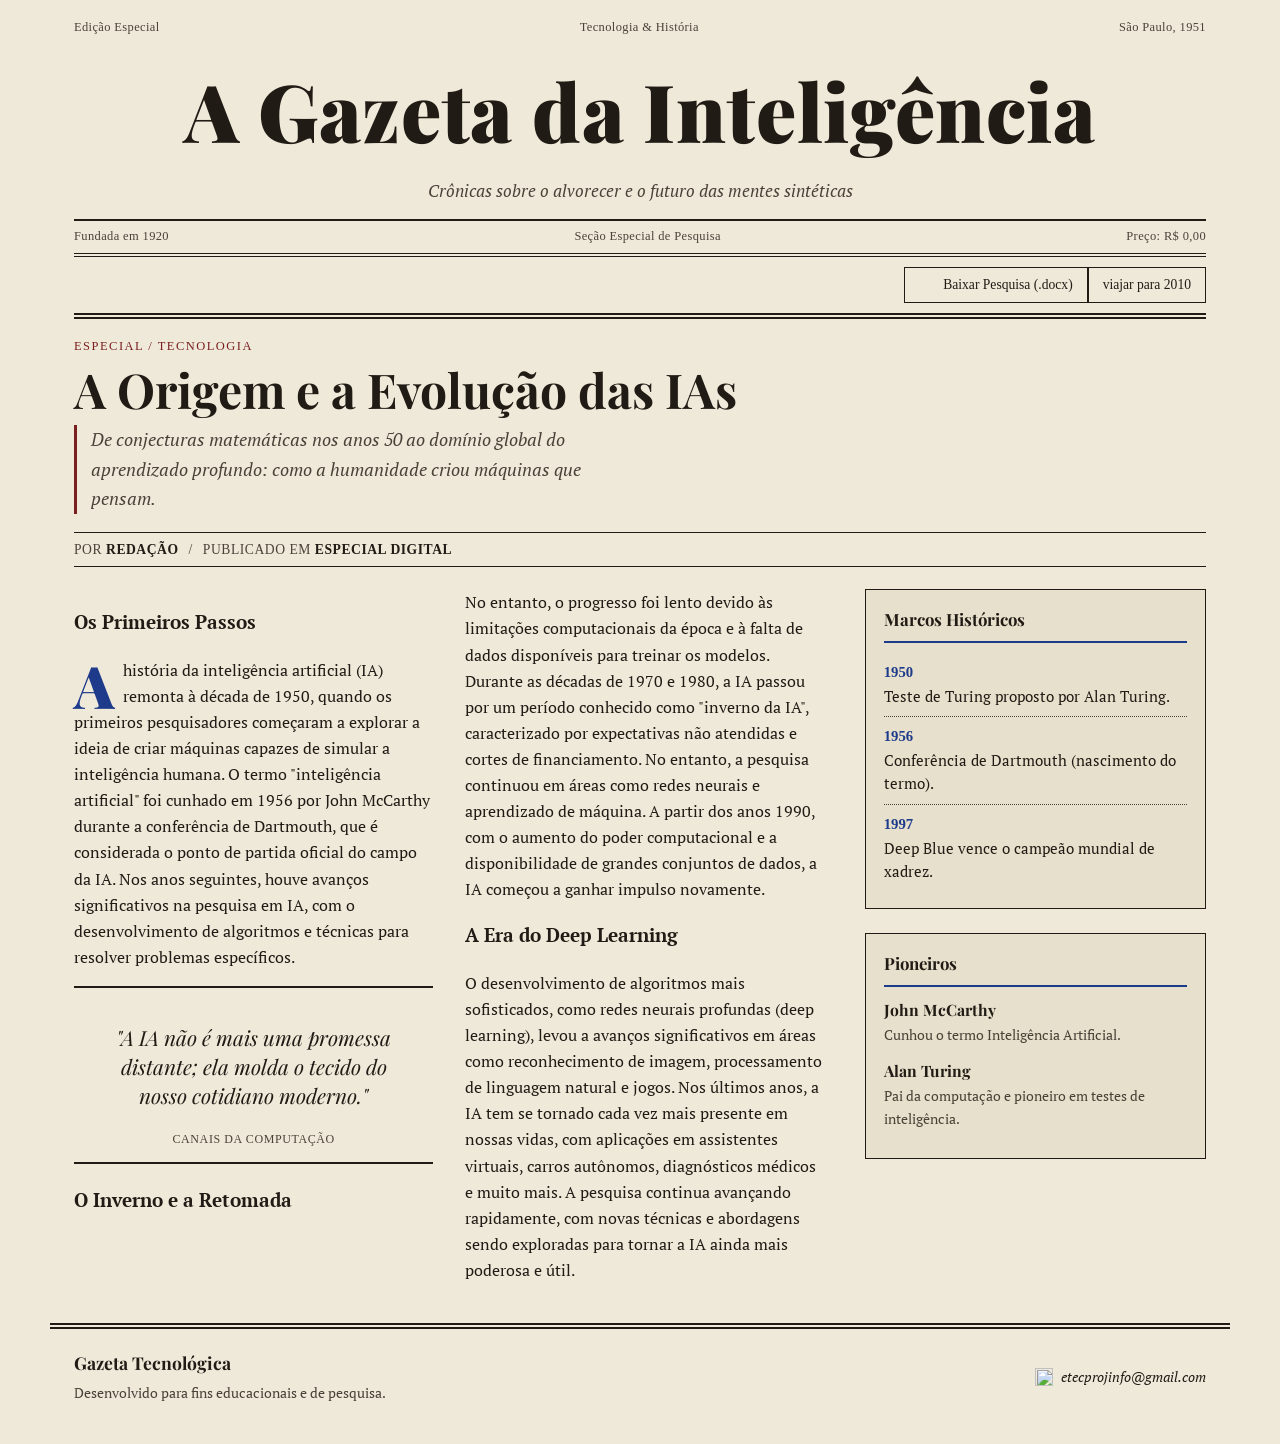
==== Index.html @ 29165cd9 "Fiz a pagina sobre ML Eu o Gustavo Coelho fiz a pagina sobre ML inspirado no twiter de 2010, utilize" ====
<!DOCTYPE html>
<html lang="pt-BR">
<head>
  <meta charset="UTF-8">
  <meta name="viewport" content="width=device-width, initial-scale=1.0">
  <title>Principais IAs - Gazeta Tecnológica</title>

  <link rel="preconnect" href="https://fonts.googleapis.com">
  <link rel="preconnect" href="https://fonts.gstatic.com" crossorigin>
  <link href="https://fonts.googleapis.com/css2?family=Old+Standard+TT:ital,wght@0,400;0,700;1,400&family=Playfair+Display:ital,wght@0,700;0,900;1,400;1,700&family=PT+Serif:ital,wght@0,400;0,700;1,400&display=swap" rel="stylesheet">
  <link rel="stylesheet" type="text/css" href="css/style_jornal.css"/>
</head>
<body>

  <header class="cabecalho">
    <div class="cabecalho__barra-superior" role="region" aria-label="Informações da Edição">
      <span>Edição Especial</span>
      <span>Tecnologia & História</span>
      <time datetime="2026">São Paulo, 1951</time>
    </div>
    
    <h1 class="masthead">A Gazeta da Inteligência</h1>
    <p class="subtitulo-jornal">Crônicas sobre o alvorecer e o futuro das mentes sintéticas</p>

    <div class="cabecalho__barra-inferior" role="region" aria-label="Detalhes do Jornal">
      <span>Fundada em 1920</span>
      <span>Seção Especial de Pesquisa</span>
      <span>Preço: R$ 0,00</span>
    </div>
  </header>

  <nav class="menu" aria-label="Navegação principal"> 
    <a href="Pesquisas.tar.gz" download class="menu__link">
      <img src="Img/download.svg" alt="" aria-hidden="true">
      Baixar Pesquisa (.docx)
    </a>
    <a href="DLML.html" class="proxima">
       viajar para 2010
    </a>
  </nav>

  <main>
    <article>
      <details open>
        <summary>
          <p class="editoria">Especial / Tecnologia</p>
          <h2 class="titulo">A Origem e a Evolução das IAs</h2>
        </summary>

        <p class="linha-fina">
          De conjecturas matemáticas nos anos 50 ao domínio global do aprendizado profundo: como a humanidade criou máquinas que pensam.
        </p>

        <div class="ficha-materia">
          Por <span class="ficha-materia__local">Redação</span>
          <span class="ficha-materia__separador">/</span> 
          Publicado em <time class="ficha-materia__local" datetime="2026-03-04">Especial Digital</time>
        </div>
        
        <div class="Pesquisa"> 
          <div class="corpo-materia">
            <section class="primeiro-paragrafo">
              <header>
                <h3>Os Primeiros Passos</h3>
              </header>
              <p>
                A história da inteligência artificial (IA) remonta à década de 1950, quando os primeiros pesquisadores começaram a explorar a ideia de criar máquinas capazes de simular a inteligência humana. O termo "inteligência artificial" foi cunhado em 1956 por John McCarthy durante a conferência de Dartmouth, que é considerada o ponto de partida oficial do campo da IA. Nos anos seguintes, houve avanços significativos na pesquisa em IA, com o desenvolvimento de algoritmos e técnicas para resolver problemas específicos.
              </p>
            </section>

            <figure class="citacao-destaque">
              <blockquote>
                "A IA não é mais uma promessa distante; ela molda o tecido do nosso cotidiano moderno."
              </blockquote>
              <figcaption class="citacao-destaque__fonte">Canais da Computação</figcaption>
            </figure>
                
            <section class="segundo-paragrafo">
              <header>
                <h3>O Inverno e a Retomada</h3>
              </header>
              <p>
                No entanto, o progresso foi lento devido às limitações computacionais da época e à falta de dados disponíveis para treinar os modelos. Durante as décadas de 1970 e 1980, a IA passou por um período conhecido como "inverno da IA", caracterizado por expectativas não atendidas e cortes de financiamento. No entanto, a pesquisa continuou em áreas como redes neurais e aprendizado de máquina. A partir dos anos 1990, com o aumento do poder computacional e a disponibilidade de grandes conjuntos de dados, a IA começou a ganhar impulso novamente.
              </p>
            </section>
                
            <section class="terceiro-paragrafo">
              <header>
                <h3>A Era do Deep Learning</h3>
              </header>
              <p>
                O desenvolvimento de algoritmos mais sofisticados, como redes neurais profundas (deep learning), levou a avanços significativos em áreas como reconhecimento de imagem, processamento de linguagem natural e jogos. Nos últimos anos, a IA tem se tornado cada vez mais presente em nossas vidas, com aplicações em assistentes virtuais, carros autônomos, diagnósticos médicos e muito mais. A pesquisa continua avançando rapidamente, com novas técnicas e abordagens sendo exploradas para tornar a IA ainda mais poderosa e útil.
              </p>
            </section>
          </div>

          <aside class="caixa-lateral" aria-label="Informações complementares">
            <section class="caixa">
              <h3 class="caixa__titulo">Marcos Históricos</h3>
              <ul class="linha-do-tempo">
                <li>
                  <time class="linha-do-tempo__ano" datetime="1950">1950</time>
                  Teste de Turing proposto por Alan Turing.
                </li>
                <li>
                  <time class="linha-do-tempo__ano" datetime="1956">1956</time>
                  Conferência de Dartmouth (nascimento do termo).
                </li>
                <li>
                  <time class="linha-do-tempo__ano" datetime="1997">1997</time>
                  Deep Blue vence o campeão mundial de xadrez.
                </li>
              </ul>
            </section>

            <section class="caixa">
              <h3 class="caixa__titulo">Pioneiros</h3>
              <dl class="perfis">
                <div class="perfis__item">
                  <dt>John McCarthy</dt>
                  <dd>Cunhou o termo Inteligência Artificial.</dd>
                </div>
                <div class="perfis__item">
                  <dt>Alan Turing</dt>
                  <dd>Pai da computação e pioneiro em testes de inteligência.</dd>
                </div>
              </dl>
            </section>
          </aside>
        </div>
      </details>
    </article>
  </main>

  <footer class="rodape">
    <div>
      <h3 class="rodape__titulo">Gazeta Tecnológica</h3>
      <p>Desenvolvido para fins educacionais e de pesquisa.</p>
    </div>
    <address style="display: contents;">
      <a href="mailto:etecprojetoinfo@gmail.com" aria-label="Enviar e-mail para etecprojinfo@gmail.com" class="rodape__contato">
        <img src="Img/email.svg" alt="" aria-hidden="true">
        etecprojinfo@gmail.com
      </a>
    </address>
  </footer>

</body>
</html>
---- css/style_jornal.css ----
:root {
  --papel: #EFE9DA;
  --papel-caixa: #E7E0CC;
  --tinta: #201B14;
  --tinta-suave: #4A4238;
  --vinho: #7A1F1F;
  --linha: #201B14;
  --largura-maxima: 1180px;
  --azul: #1E3A8A;
}

* { box-sizing: border-box; }

body {
  margin: 0;
  background: var(--papel);
  color: var(--tinta);
  font-family: 'PT Serif', 'Old Standard TT', Georgia, serif;
  line-height: 1.6;
}

.cabecalho {
  max-width: var(--largura-maxima);
  margin: 0 auto;
  padding: 18px 24px 0;
}

.cabecalho__barra-superior,
.cabecalho__barra-inferior {
  display: flex;
  justify-content: space-between;
  flex-wrap: wrap;
  gap: 8px;
  font-family: 'Old Standard TT', Georgia, serif;
  font-size: 0.78rem;
  letter-spacing: 0.03em;
  color: var(--tinta-suave);
}

.cabecalho__barra-inferior {
  border-top: 2px solid var(--linha);
  border-bottom: 4px double var(--linha);
  padding: 6px 0;
  margin-top: 14px;
}

.masthead {
  text-align: center;
  font-family: 'Playfair Display', Georgia, serif;
  font-weight: 900;
  font-size: clamp(2.6rem, 7vw, 5rem);
  margin: 8px 0 4px;
  letter-spacing: 0.01em;
}

.subtitulo-jornal {
  text-align: center;
  font-style: italic;
  color: var(--tinta-suave);
  margin: 0 0 10px;
  font-size: 1.05rem;
}

.menu {
  max-width: var(--largura-maxima);
  margin: 0 auto;
  padding: 10px 24px;
  display: flex;
  justify-content: flex-end;
}

.menu__link {
  display: inline-flex;
  align-items: center;
  gap: 8px;
  text-decoration: none;
  color: var(--tinta);
  border: 1px solid var(--tinta);
  padding: 6px 14px;
  font-family: 'Old Standard TT', Georgia, serif;
  font-size: 0.85rem;
  transition: background 0.15s ease, color 0.15s ease;
}

.menu__link img { width: 16px; height: 16px; }

.menu__link:hover {
  background: var(--tinta);
  color: var(--papel);
}

main {
  max-width: var(--largura-maxima);
  margin: 0 auto;
  padding: 0 24px 40px;
}

details {
  border-top: 6px double var(--linha);
  padding-top: 18px;
}

summary {
  cursor: pointer;
  list-style: none;
  margin-bottom: 8px;
}

summary::-webkit-details-marker { display: none; }

.editoria {
  font-family: 'Old Standard TT', Georgia, serif;
  text-transform: uppercase;
  font-size: 0.78rem;
  letter-spacing: 0.12em;
  color: var(--vinho);
  margin: 0 0 6px;
}

.titulo {
  font-family: 'Playfair Display', Georgia, serif;
  font-weight: 700;
  font-size: clamp(1.9rem, 4.2vw, 3rem);
  line-height: 1.1;
  margin: 0 0 10px;
}

.linha-fina {
  font-style: italic;
  font-size: 1.15rem;
  color: var(--tinta-suave);
  border-left: 3px solid var(--vinho);
  padding-left: 14px;
  margin: 0 0 18px;
  max-width: 62ch;
}

.ficha-materia {
  font-family: 'Old Standard TT', Georgia, serif;
  font-size: 0.85rem;
  text-transform: uppercase;
  letter-spacing: 0.04em;
  color: var(--tinta-suave);
  border-top: 1px solid var(--linha);
  border-bottom: 1px solid var(--linha);
  padding: 6px 0;
  margin-bottom: 22px;
}

.ficha-materia__local { font-weight: 700; color: var(--tinta); }
.ficha-materia__separador { margin: 0 6px; }

.Pesquisa {
  display: grid;
  grid-template-columns: minmax(0, 2.2fr) minmax(240px, 1fr);
  gap: 40px;
  align-items: start;
}

.corpo-materia {
  column-count: 1;
}

@media (min-width: 780px) {
  .corpo-materia { column-count: 2; column-gap: 32px; }
}

.corpo-materia section p {
  margin: 0 0 1em;
  font-size: 1.02rem;
  hyphens: auto;
}

.primeiro-paragrafo p::first-letter {
  font-family: 'Playfair Display', Georgia, serif;
  font-weight: 900;
  font-size: 3.6em;
  float: left;
  line-height: 0.82;
  padding: 4px 8px 0 0;
  color: var(--azul);
}

cite { font-style: italic; }

.citacao-destaque {
  break-inside: avoid;
  margin: 6px 0 22px;
  padding: 14px 0;
  border-top: 2px solid var(--linha);
  border-bottom: 2px solid var(--linha);
  font-family: 'Playfair Display', Georgia, serif;
  font-style: italic;
  font-size: 1.3rem;
  line-height: 1.4;
  text-align: center;
}

.citacao-destaque__fonte {
  display: block;
  margin-top: 10px;
  font-family: 'Old Standard TT', Georgia, serif;
  font-style: normal;
  font-size: 0.75rem;
  letter-spacing: 0.05em;
  text-transform: uppercase;
  color: var(--tinta-suave);
}

.caixa-lateral {
  display: flex;
  flex-direction: column;
  gap: 24px;
}

.caixa {
  background: var(--papel-caixa);
  border: 1px solid var(--linha);
  padding: 16px 18px;
}

.caixa__titulo {
  font-family: 'Playfair Display', Georgia, serif;
  font-size: 1.05rem;
  margin: 0 0 10px;
  padding-bottom: 8px;
  border-bottom: 2px solid var(--azul);
}

.linha-do-tempo {
  list-style: none;
  margin: 0;
  padding: 0;
}

.linha-do-tempo li {
  padding: 8px 0;
  border-top: 1px dotted var(--tinta-suave);
  font-size: 0.92rem;
}

.linha-do-tempo li:first-child { border-top: none; }

.linha-do-tempo__ano {
  display: block;
  font-family: 'Old Standard TT', Georgia, serif;
  font-weight: 700;
  color: var(--azul);
}

.perfis { margin: 0; }

.perfis__item { margin-bottom: 12px; }

.perfis__item dt {
  font-family: 'Playfair Display', Georgia, serif;
  font-weight: 700;
  font-size: 0.98rem;
}

.perfis__item dd {
  margin: 2px 0 0;
  font-size: 0.88rem;
  color: var(--tinta-suave);
}

@media (max-width: 779px) {
  .Pesquisa { grid-template-columns: 1fr; }
}

.rodape {
  max-width: var(--largura-maxima);
  margin: 0 auto;
  padding: 20px 24px 40px;
  border-top: 6px double var(--linha);
  display: flex;
  justify-content: space-between;
  align-items: center;
  flex-wrap: wrap;
  gap: 16px;
}

.proxima {
  display: inline-flex;
  align-items: center;
  gap: 8px;
  text-decoration: none;
  color: var(--tinta);
  border: 1px solid var(--tinta);
  padding: 6px 14px;
  font-family: 'Old Standard TT', Georgia, serif;
  font-size: 0.85rem;
  transition: background 0.15s ease, color 0.15s ease;
}
.rodape__titulo {
  font-family: 'Playfair Display', Georgia, serif;
  margin: 0 0 4px;
  font-size: 1.1rem;
}

.rodape p { margin: 0; color: var(--tinta-suave); font-size: 0.9rem; }

.rodape__contato {
  display: inline-flex;
  align-items: center;
  gap: 8px;
  text-decoration: none;
  color: var(--tinta);
  font-size: 0.9rem; 
}

.rodape__contato img { width: 18px; height: 18px; }
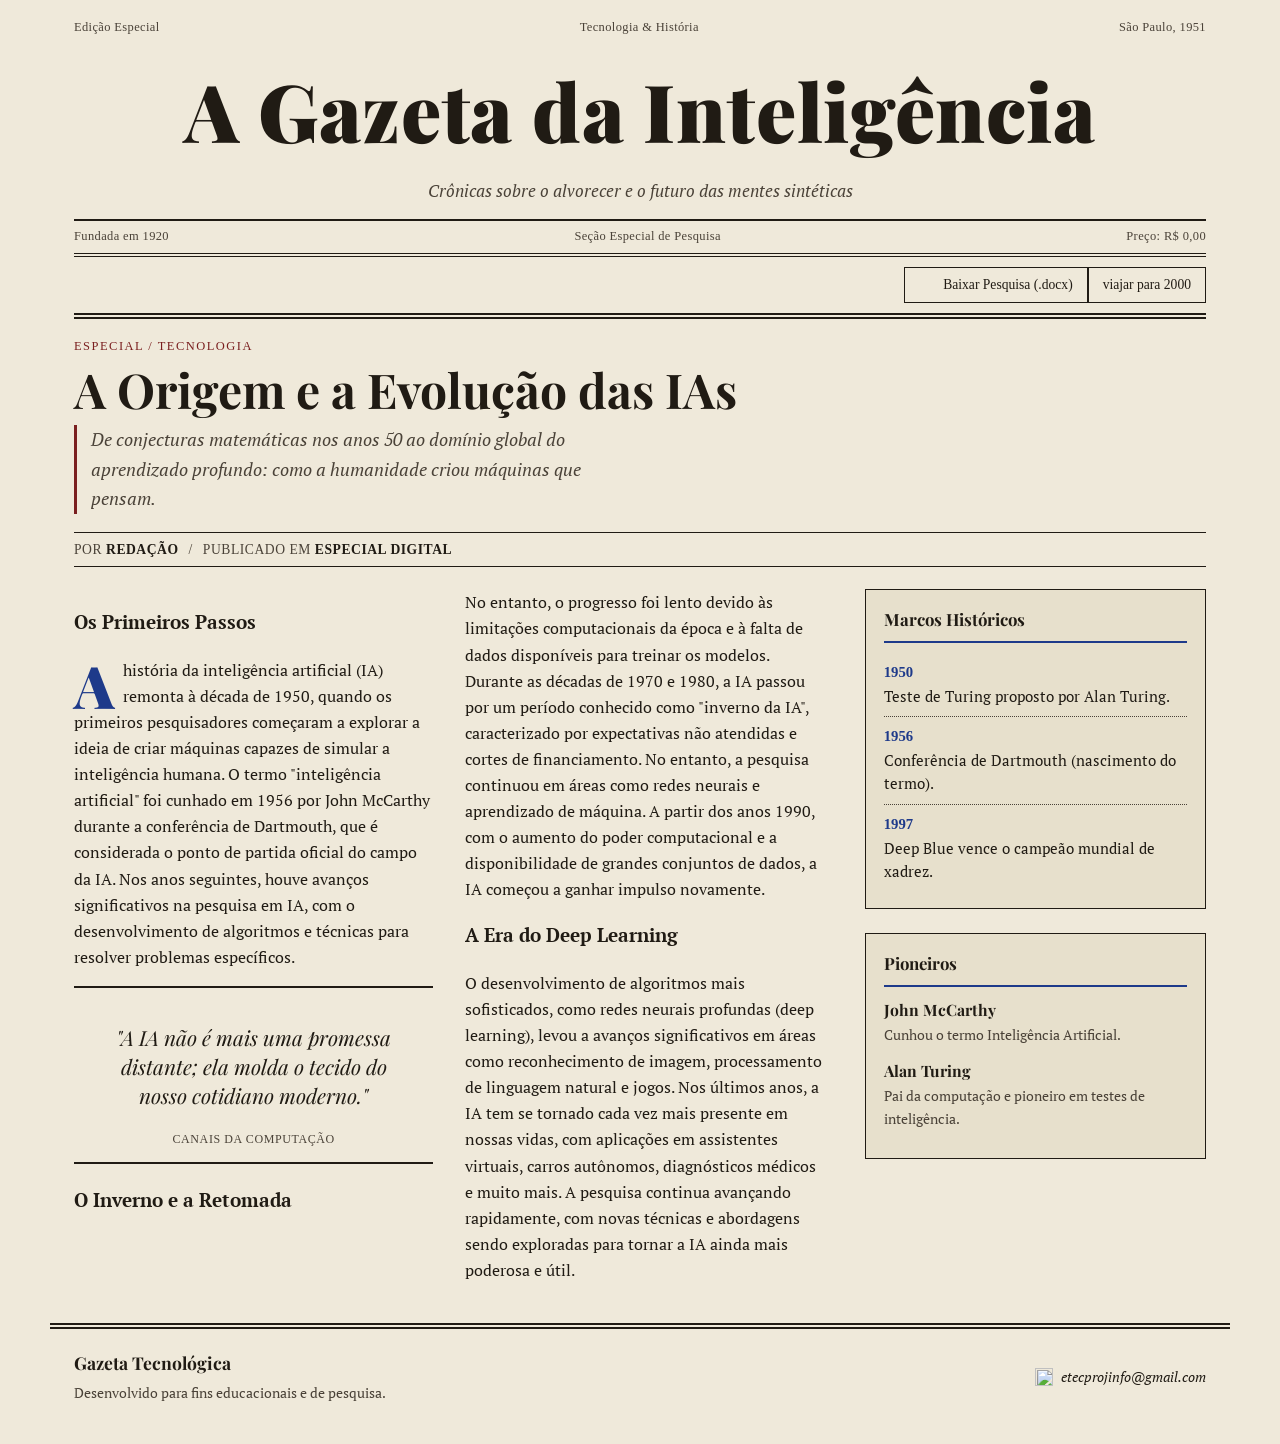
==== commit 8e36ffff: "Fiz a pagina de dl e criei uma pasta com gifs retros Gustavo Coelho" ====
--- a/Index.html
+++ b/Index.html
@@ -34,8 +34,8 @@
       <img src="Img/download.svg" alt="" aria-hidden="true">
       Baixar Pesquisa (.docx)
     </a>
-    <a href="DLML.html" class="proxima">
-       viajar para 2010
+    <a href="ML.HTML" class="proxima">
+       viajar para 2000
     </a>
   </nav>
 
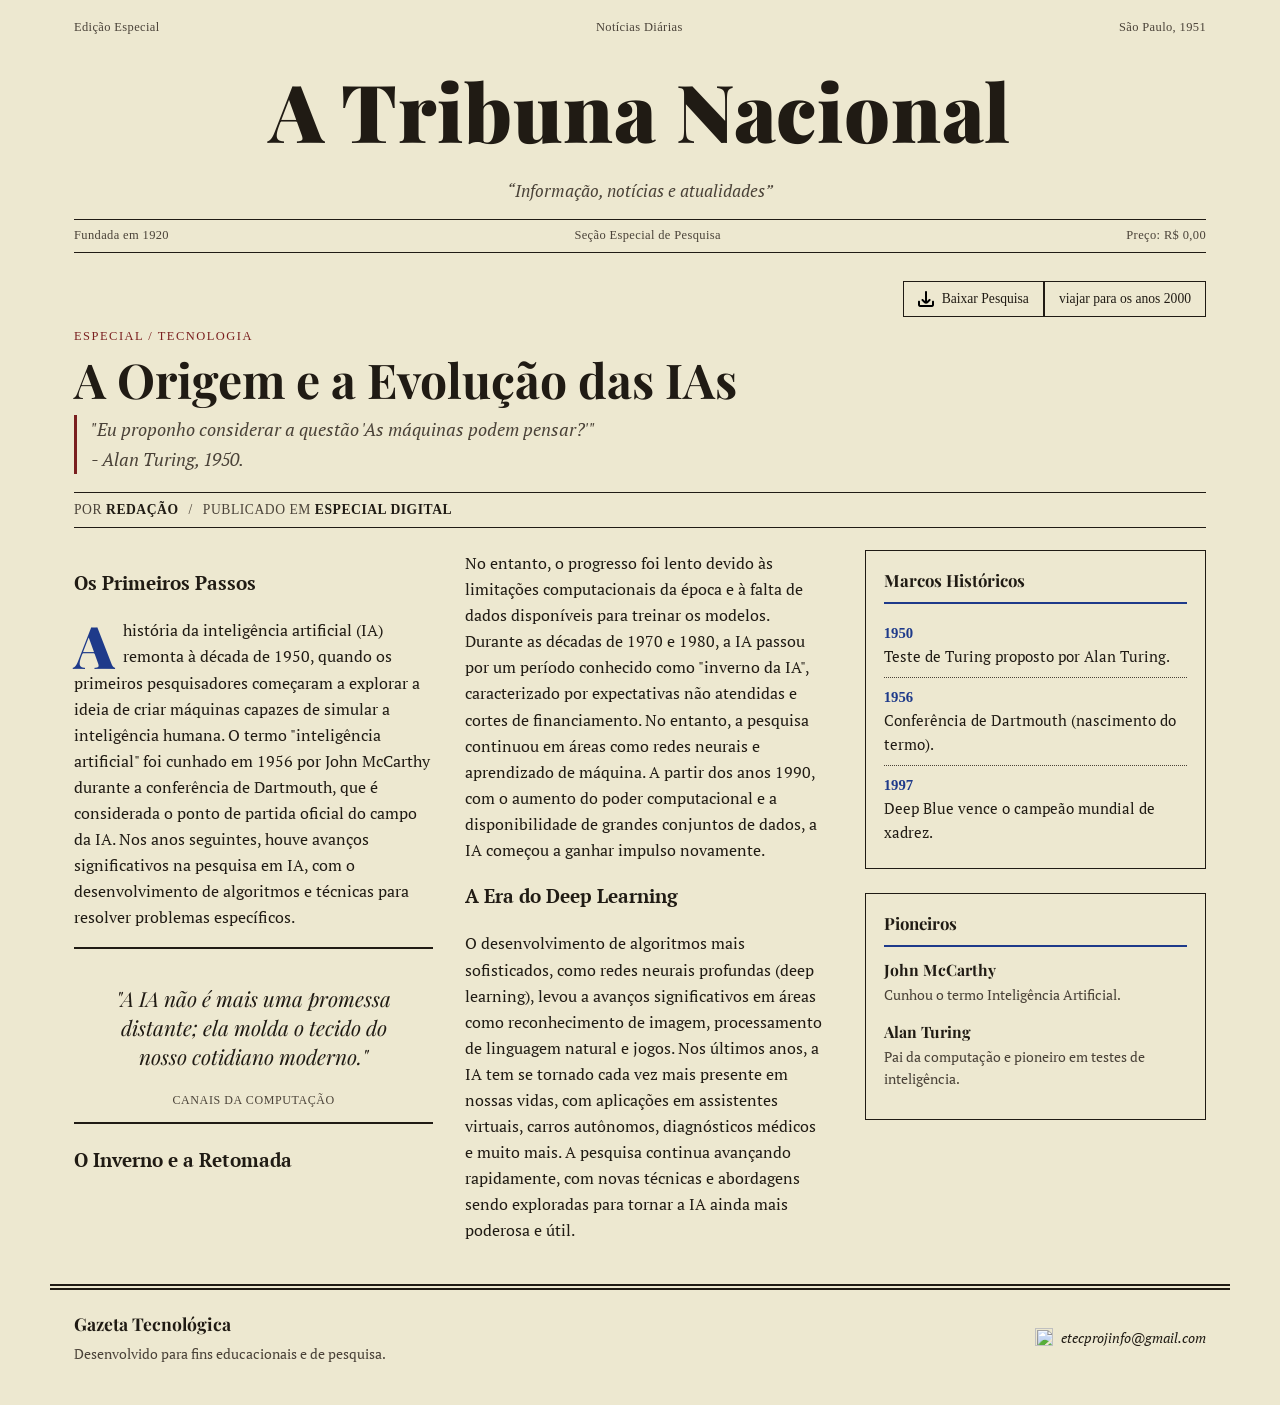
==== commit 0511cf5f: "Mudei algumas coisas mudei a cor de fundo da página pra bege, mudei o tamanho das linhas no cabeçalh" ====
--- a/Index.html
+++ b/Index.html
@@ -15,12 +15,12 @@
   <header class="cabecalho">
     <div class="cabecalho__barra-superior" role="region" aria-label="Informações da Edição">
       <span>Edição Especial</span>
-      <span>Tecnologia & História</span>
+      <span>Notícias Diárias</span>
       <time datetime="2026">São Paulo, 1951</time>
     </div>
     
-    <h1 class="masthead">A Gazeta da Inteligência</h1>
-    <p class="subtitulo-jornal">Crônicas sobre o alvorecer e o futuro das mentes sintéticas</p>
+    <h1 class="masthead">A Tribuna Nacional</h1>
+    <p class="subtitulo-jornal">“Informação, notícias e atualidades”</p>
 
     <div class="cabecalho__barra-inferior" role="region" aria-label="Detalhes do Jornal">
       <span>Fundada em 1920</span>
@@ -29,26 +29,25 @@
     </div>
   </header>
 
-  <nav class="menu" aria-label="Navegação principal"> 
+  <nav class="menu" aria-label="Navegação principal">
     <a href="Pesquisas.tar.gz" download class="menu__link">
-      <img src="Img/download.svg" alt="" aria-hidden="true">
-      Baixar Pesquisa (.docx)
+      <img src="Img/download (1).png" alt="Buscar">
+      Baixar Pesquisa
     </a>
     <a href="ML.HTML" class="proxima">
-       viajar para 2000
+       viajar para os anos 2000
     </a>
   </nav>
 
   <main>
     <article>
-      <details open>
         <summary>
           <p class="editoria">Especial / Tecnologia</p>
           <h2 class="titulo">A Origem e a Evolução das IAs</h2>
         </summary>
 
         <p class="linha-fina">
-          De conjecturas matemáticas nos anos 50 ao domínio global do aprendizado profundo: como a humanidade criou máquinas que pensam.
+          "Eu proponho considerar a questão 'As máquinas podem pensar?'" <br> - Alan Turing, 1950.
         </p>
 
         <div class="ficha-materia">
@@ -128,7 +127,6 @@
             </section>
           </aside>
         </div>
-      </details>
     </article>
   </main>
 
--- a/css/style_jornal.css
+++ b/css/style_jornal.css
@@ -1,6 +1,6 @@
 :root {
-  --papel: #EFE9DA;
-  --papel-caixa: #E7E0CC;
+  --papel: #ede8d0;
+  --papel-caixa: #ede8d0;
   --tinta: #201B14;
   --tinta-suave: #4A4238;
   --vinho: #7A1F1F;
@@ -22,7 +22,7 @@
 .cabecalho {
   max-width: var(--largura-maxima);
   margin: 0 auto;
-  padding: 18px 24px 0;
+  padding: 18px 24px;
 }
 
 .cabecalho__barra-superior,
@@ -38,8 +38,8 @@
 }
 
 .cabecalho__barra-inferior {
-  border-top: 2px solid var(--linha);
-  border-bottom: 4px double var(--linha);
+  border-top: 1px solid var(--linha);
+  border-bottom: 1px solid var(--linha);
   padding: 6px 0;
   margin-top: 14px;
 }
@@ -98,12 +98,6 @@
 details {
   border-top: 6px double var(--linha);
   padding-top: 18px;
-}
-
-summary {
-  cursor: pointer;
-  list-style: none;
-  margin-bottom: 8px;
 }
 
 summary::-webkit-details-marker { display: none; }
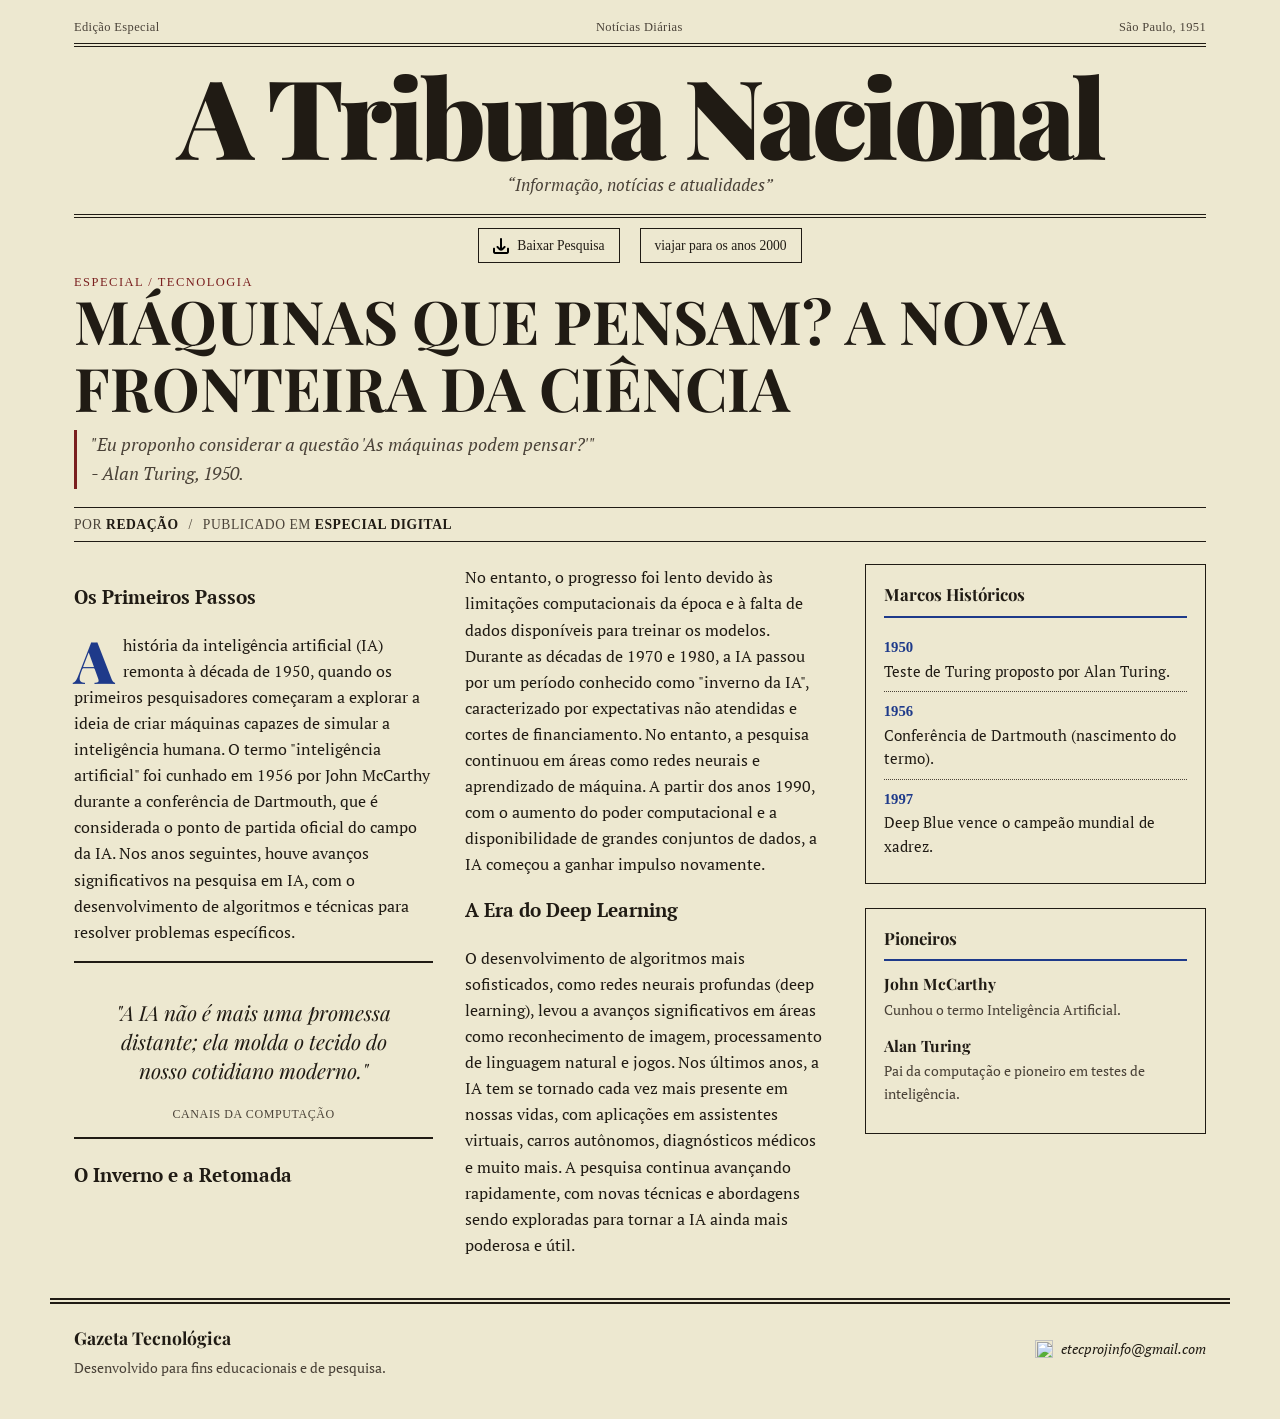
==== commit f338078f: "Refactor, Feat e Test. Fiz Refactor com a ia do vs code e alterei também o css, o qual fui modifican" ====
--- a/Index.html
+++ b/Index.html
@@ -21,30 +21,23 @@
     
     <h1 class="masthead">A Tribuna Nacional</h1>
     <p class="subtitulo-jornal">“Informação, notícias e atualidades”</p>
-
-    <div class="cabecalho__barra-inferior" role="region" aria-label="Detalhes do Jornal">
-      <span>Fundada em 1920</span>
-      <span>Seção Especial de Pesquisa</span>
-      <span>Preço: R$ 0,00</span>
-    </div>
   </header>
-
   <nav class="menu" aria-label="Navegação principal">
-    <a href="Pesquisas.tar.gz" download class="menu__link">
-      <img src="Img/download (1).png" alt="Buscar">
+    <a href="Pesquisas.tar.gz" download class="menu__link" alt="Baixar Pesquisa">
+      <img src="Img/download (1).png" alt="Ícone de download">
       Baixar Pesquisa
     </a>
-    <a href="ML.HTML" class="proxima">
+    <a href="ML.HTML" class="proxima" alt="Ir para a próxima página">
        viajar para os anos 2000
     </a>
   </nav>
 
   <main>
     <article>
-        <summary>
+        <header class="cabecalho-materia">
           <p class="editoria">Especial / Tecnologia</p>
-          <h2 class="titulo">A Origem e a Evolução das IAs</h2>
-        </summary>
+          <h2 class="titulo">MÁQUINAS QUE PENSAM? A NOVA FRONTEIRA DA CIÊNCIA</h2>
+        </header>
 
         <p class="linha-fina">
           "Eu proponho considerar a questão 'As máquinas podem pensar?'" <br> - Alan Turing, 1950.
@@ -59,9 +52,7 @@
         <div class="Pesquisa"> 
           <div class="corpo-materia">
             <section class="primeiro-paragrafo">
-              <header>
-                <h3>Os Primeiros Passos</h3>
-              </header>
+              <h3>Os Primeiros Passos</h3>
               <p>
                 A história da inteligência artificial (IA) remonta à década de 1950, quando os primeiros pesquisadores começaram a explorar a ideia de criar máquinas capazes de simular a inteligência humana. O termo "inteligência artificial" foi cunhado em 1956 por John McCarthy durante a conferência de Dartmouth, que é considerada o ponto de partida oficial do campo da IA. Nos anos seguintes, houve avanços significativos na pesquisa em IA, com o desenvolvimento de algoritmos e técnicas para resolver problemas específicos.
               </p>
@@ -75,18 +66,14 @@
             </figure>
                 
             <section class="segundo-paragrafo">
-              <header>
-                <h3>O Inverno e a Retomada</h3>
-              </header>
+              <h3>O Inverno e a Retomada</h3>
               <p>
                 No entanto, o progresso foi lento devido às limitações computacionais da época e à falta de dados disponíveis para treinar os modelos. Durante as décadas de 1970 e 1980, a IA passou por um período conhecido como "inverno da IA", caracterizado por expectativas não atendidas e cortes de financiamento. No entanto, a pesquisa continuou em áreas como redes neurais e aprendizado de máquina. A partir dos anos 1990, com o aumento do poder computacional e a disponibilidade de grandes conjuntos de dados, a IA começou a ganhar impulso novamente.
               </p>
             </section>
                 
             <section class="terceiro-paragrafo">
-              <header>
-                <h3>A Era do Deep Learning</h3>
-              </header>
+              <h3>A Era do Deep Learning</h3>
               <p>
                 O desenvolvimento de algoritmos mais sofisticados, como redes neurais profundas (deep learning), levou a avanços significativos em áreas como reconhecimento de imagem, processamento de linguagem natural e jogos. Nos últimos anos, a IA tem se tornado cada vez mais presente em nossas vidas, com aplicações em assistentes virtuais, carros autônomos, diagnósticos médicos e muito mais. A pesquisa continua avançando rapidamente, com novas técnicas e abordagens sendo exploradas para tornar a IA ainda mais poderosa e útil.
               </p>
@@ -135,7 +122,7 @@
       <h3 class="rodape__titulo">Gazeta Tecnológica</h3>
       <p>Desenvolvido para fins educacionais e de pesquisa.</p>
     </div>
-    <address style="display: contents;">
+    <address class="rodape__endereco">
       <a href="mailto:etecprojetoinfo@gmail.com" aria-label="Enviar e-mail para etecprojinfo@gmail.com" class="rodape__contato">
         <img src="Img/email.svg" alt="" aria-hidden="true">
         etecprojinfo@gmail.com
--- a/css/style_jornal.css
+++ b/css/style_jornal.css
@@ -22,11 +22,10 @@
 .cabecalho {
   max-width: var(--largura-maxima);
   margin: 0 auto;
-  padding: 18px 24px;
-}
-
-.cabecalho__barra-superior,
-.cabecalho__barra-inferior {
+  padding: 18px 24px 0;
+}
+
+.cabecalho__barra-superior{
   display: flex;
   justify-content: space-between;
   flex-wrap: wrap;
@@ -37,36 +36,35 @@
   color: var(--tinta-suave);
 }
 
-.cabecalho__barra-inferior {
-  border-top: 1px solid var(--linha);
-  border-bottom: 1px solid var(--linha);
-  padding: 6px 0;
-  margin-top: 14px;
-}
-
 .masthead {
+  border-top: 4.99px double var(--linha);
   text-align: center;
   font-family: 'Playfair Display', Georgia, serif;
   font-weight: 900;
-  font-size: clamp(2.6rem, 7vw, 5rem);
-  margin: 8px 0 4px;
-  letter-spacing: 0.01em;
+  font-size: clamp(40px, 10vw, 110px);
+  margin: 5px 0 -20px;
+  letter-spacing: -0.04em;
+  line-height: 1.10;
+  padding-top: 7px;
 }
 
 .subtitulo-jornal {
   text-align: center;
   font-style: italic;
   color: var(--tinta-suave);
-  margin: 0 0 10px;
-  font-size: 1.05rem;
+  font-size: clamp(0.8rem, 2vw, 1.05rem);
+  padding-bottom: 15px;
+  margin-bottom: 20px;
+  border-bottom: 4.99px double var(--linha);
 }
 
 .menu {
   max-width: var(--largura-maxima);
-  margin: 0 auto;
+  margin: -20px auto 0;
   padding: 10px 24px;
   display: flex;
-  justify-content: flex-end;
+  justify-content: center;
+  gap: 20px;
 }
 
 .menu__link {
@@ -108,13 +106,13 @@
   font-size: 0.78rem;
   letter-spacing: 0.12em;
   color: var(--vinho);
-  margin: 0 0 6px;
+  margin: 0 0 -6px;
 }
 
 .titulo {
   font-family: 'Playfair Display', Georgia, serif;
   font-weight: 700;
-  font-size: clamp(1.9rem, 4.2vw, 3rem);
+  font-size: clamp(1.9rem, 4.7vw, 4rem);
   line-height: 1.1;
   margin: 0 0 10px;
 }
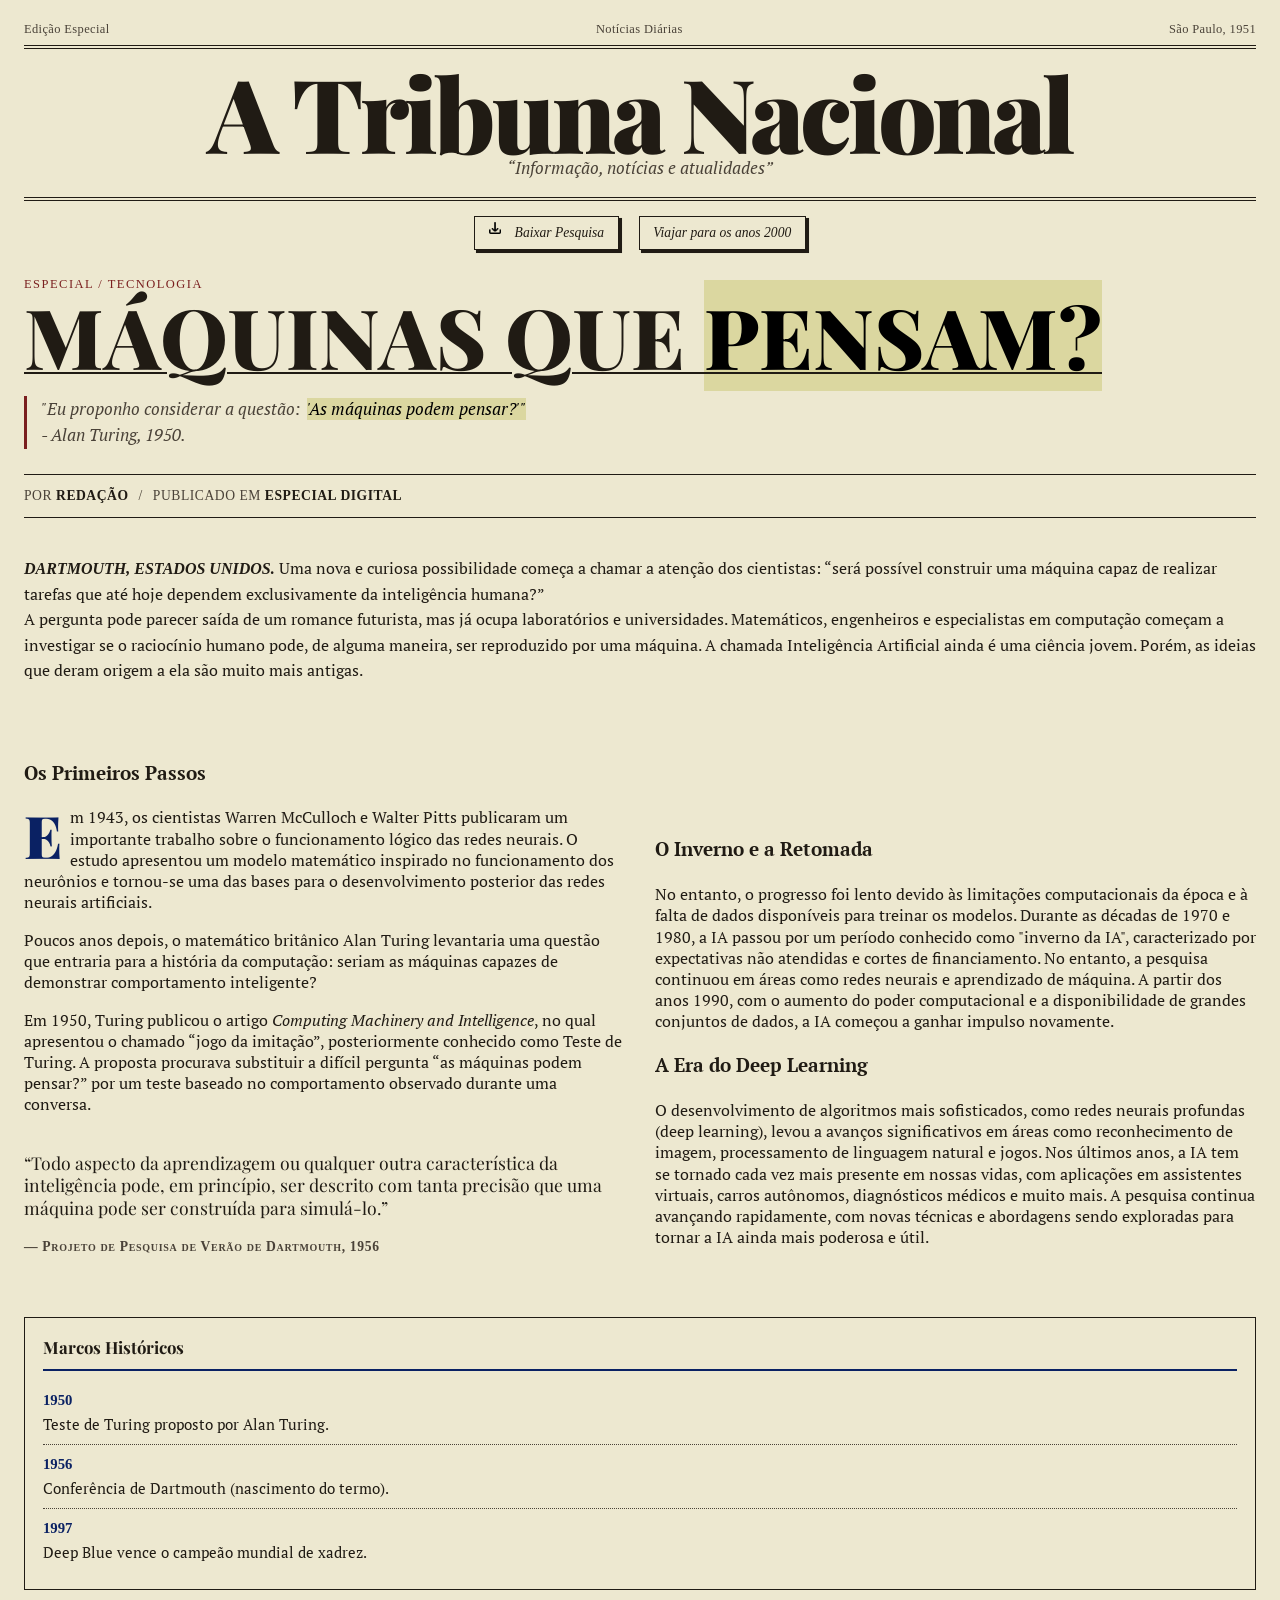
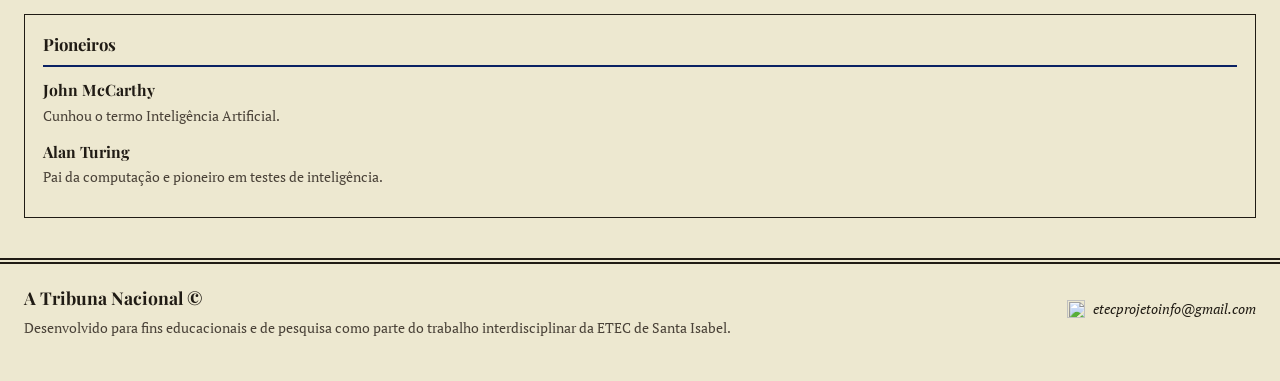
==== commit 8078e166: "Refactor article HTML and update styles Improve page semantics, content and presentation: restructur" ====
--- a/Index.html
+++ b/Index.html
@@ -4,66 +4,77 @@
   <meta charset="UTF-8">
   <meta name="viewport" content="width=device-width, initial-scale=1.0">
   <title>Principais IAs - Gazeta Tecnológica</title>
-
   <link rel="preconnect" href="https://fonts.googleapis.com">
   <link rel="preconnect" href="https://fonts.gstatic.com" crossorigin>
   <link href="https://fonts.googleapis.com/css2?family=Old+Standard+TT:ital,wght@0,400;0,700;1,400&family=Playfair+Display:ital,wght@0,700;0,900;1,400;1,700&family=PT+Serif:ital,wght@0,400;0,700;1,400&display=swap" rel="stylesheet">
   <link rel="stylesheet" type="text/css" href="css/style_jornal.css"/>
 </head>
 <body>
-
   <header class="cabecalho">
-    <div class="cabecalho__barra-superior" role="region" aria-label="Informações da Edição">
+    <div class="cabecalho__barra-superior">
       <span>Edição Especial</span>
       <span>Notícias Diárias</span>
-      <time datetime="2026">São Paulo, 1951</time>
+      <time datetime="1951">São Paulo, 1951</time>
     </div>
-    
     <h1 class="masthead">A Tribuna Nacional</h1>
     <p class="subtitulo-jornal">“Informação, notícias e atualidades”</p>
   </header>
+
   <nav class="menu" aria-label="Navegação principal">
-    <a href="Pesquisas.tar.gz" download class="menu__link" alt="Baixar Pesquisa">
-      <img src="Img/download (1).png" alt="Ícone de download">
+    <a href="Pesquisas.tar.gz" download class="menu__link">
+      <img src="Img/download (1).png" alt="">
       Baixar Pesquisa
     </a>
-    <a href="ML.HTML" class="proxima" alt="Ir para a próxima página">
-       viajar para os anos 2000
+    <a href="ML.HTML" class="menu__link">
+      Viajar para os anos 2000
     </a>
   </nav>
-
+  
   <main>
     <article>
-        <header class="cabecalho-materia">
-          <p class="editoria">Especial / Tecnologia</p>
-          <h2 class="titulo">MÁQUINAS QUE PENSAM? A NOVA FRONTEIRA DA CIÊNCIA</h2>
-        </header>
+      <header class="cabecalho-materia">
+        <p class="editoria">
+          Especial / Tecnologia
+        </p>
+        <h2 class="titulo">
+          MÁQUINAS QUE <mark class="sublinhado">PENSAM?</mark>
+        </h2>
+      </header>
 
-        <p class="linha-fina">
-          "Eu proponho considerar a questão 'As máquinas podem pensar?'" <br> - Alan Turing, 1950.
-        </p>
+      <p class="linha-fina">
+        "Eu proponho considerar a questão:&nbsp; <mark class="sublinhado">'As máquinas podem pensar?'"</mark><br>
+        - Alan Turing, 1950.
+      </p>
+      <p class="ficha-materia">
+        Por <span class="ficha-materia__local">Redação</span>
+        <span class="ficha-materia__separador">/</span>
+        Publicado em <time class="ficha-materia__local" datetime="2026-03-04">Especial Digital</time>
+      </p>
 
-        <div class="ficha-materia">
-          Por <span class="ficha-materia__local">Redação</span>
-          <span class="ficha-materia__separador">/</span> 
-          Publicado em <time class="ficha-materia__local" datetime="2026-03-04">Especial Digital</time>
-        </div>
-        
-        <div class="Pesquisa"> 
-          <div class="corpo-materia">
-            <section class="primeiro-paragrafo">
-              <h3>Os Primeiros Passos</h3>
+      <div class="Pesquisa">
+        <article colspan="2">
               <p>
-                A história da inteligência artificial (IA) remonta à década de 1950, quando os primeiros pesquisadores começaram a explorar a ideia de criar máquinas capazes de simular a inteligência humana. O termo "inteligência artificial" foi cunhado em 1956 por John McCarthy durante a conferência de Dartmouth, que é considerada o ponto de partida oficial do campo da IA. Nos anos seguintes, houve avanços significativos na pesquisa em IA, com o desenvolvimento de algoritmos e técnicas para resolver problemas específicos.
+                <b><i>DARTMOUTH, ESTADOS UNIDOS.</i></b> Uma nova e curiosa possibilidade começa a chamar a atenção dos cientistas: <q>será possível construir uma máquina capaz de realizar tarefas que até hoje dependem exclusivamente da inteligência humana?</q><br>
+
+                A pergunta pode parecer saída de um romance futurista, mas já ocupa laboratórios e universidades. Matemáticos, engenheiros e especialistas em computação começam a investigar se o raciocínio humano pode, de alguma maneira, ser reproduzido por uma máquina.
+
+                A chamada Inteligência Artificial ainda é uma ciência jovem. Porém, as ideias que deram origem a ela são muito mais antigas.
               </p>
-            </section>
+            </article>
+        <div class="corpo-materia">
+          <section class="primeiro-paragrafo" aria-labelledby="primeiros-passos">
+            <h3 id="primeiros-passos">Os Primeiros Passos</h3>
+            <p id="primeiro_paragrafo">Em 1943, os cientistas Warren McCulloch e Walter Pitts publicaram um importante trabalho sobre o funcionamento lógico das redes neurais. O estudo apresentou um modelo matemático inspirado no funcionamento dos neurônios e tornou-se uma das bases para o desenvolvimento posterior das redes neurais artificiais.</p>
+            <p>Poucos anos depois, o matemático britânico Alan Turing levantaria uma questão que entraria para a história da computação: seriam as máquinas capazes de demonstrar comportamento inteligente?</p>
+            <p>Em 1950, Turing publicou o artigo <cite>Computing Machinery and Intelligence</cite>, no qual apresentou o chamado “jogo da imitação”, posteriormente conhecido como Teste de Turing. A proposta procurava substituir a difícil pergunta “as máquinas podem pensar?” por um teste baseado no comportamento observado durante uma conversa.</p>
+          </section>
 
             <figure class="citacao-destaque">
-              <blockquote>
-                "A IA não é mais uma promessa distante; ela molda o tecido do nosso cotidiano moderno."
-              </blockquote>
-              <figcaption class="citacao-destaque__fonte">Canais da Computação</figcaption>
-            </figure>
+              <p>
+                “Todo aspecto da aprendizagem ou qualquer outra característica da inteligência pode, em princípio, ser descrito com tanta precisão que uma máquina pode ser construída para simulá-lo.”
+              </p>
+              <cite class="citacao-destaque__fonte">— Projeto de Pesquisa de Verão de Dartmouth, 1956</cite>
+            </figure><br><br><br>
                 
             <section class="segundo-paragrafo">
               <h3>O Inverno e a Retomada</h3>
@@ -80,55 +91,38 @@
             </section>
           </div>
 
-          <aside class="caixa-lateral" aria-label="Informações complementares">
-            <section class="caixa">
-              <h3 class="caixa__titulo">Marcos Históricos</h3>
-              <ul class="linha-do-tempo">
-                <li>
-                  <time class="linha-do-tempo__ano" datetime="1950">1950</time>
-                  Teste de Turing proposto por Alan Turing.
-                </li>
-                <li>
-                  <time class="linha-do-tempo__ano" datetime="1956">1956</time>
-                  Conferência de Dartmouth (nascimento do termo).
-                </li>
-                <li>
-                  <time class="linha-do-tempo__ano" datetime="1997">1997</time>
-                  Deep Blue vence o campeão mundial de xadrez.
-                </li>
-              </ul>
-            </section>
-
-            <section class="caixa">
-              <h3 class="caixa__titulo">Pioneiros</h3>
-              <dl class="perfis">
-                <div class="perfis__item">
-                  <dt>John McCarthy</dt>
-                  <dd>Cunhou o termo Inteligência Artificial.</dd>
-                </div>
-                <div class="perfis__item">
-                  <dt>Alan Turing</dt>
-                  <dd>Pai da computação e pioneiro em testes de inteligência.</dd>
-                </div>
-              </dl>
-            </section>
-          </aside>
-        </div>
+        <aside class="caixa-lateral" aria-label="Informações complementares">
+          <section class="caixa" aria-labelledby="marcos-historicos">
+            <h3 id="marcos-historicos" class="caixa__titulo">Marcos Históricos</h3>
+            <ul class="linha-do-tempo">
+              <li><time class="linha-do-tempo__ano" datetime="1950">1950</time> Teste de Turing proposto por Alan Turing.</li>
+              <li><time class="linha-do-tempo__ano" datetime="1956">1956</time> Conferência de Dartmouth (nascimento do termo).</li>
+              <li><time class="linha-do-tempo__ano" datetime="1997">1997</time> Deep Blue vence o campeão mundial de xadrez.</li>
+            </ul>
+          </section>
+          <section class="caixa" aria-labelledby="pioneiros">
+            <h3 id="pioneiros" class="caixa__titulo">Pioneiros</h3>
+            <dl class="perfis">
+              <div class="perfis__item"><dt>John McCarthy</dt><dd>Cunhou o termo Inteligência Artificial.</dd></div>
+              <div class="perfis__item"><dt>Alan Turing</dt><dd>Pai da computação e pioneiro em testes de inteligência.</dd></div>
+            </dl>
+          </section>
+        </aside>
+      </div>
     </article>
   </main>
 
   <footer class="rodape">
     <div>
-      <h3 class="rodape__titulo">Gazeta Tecnológica</h3>
-      <p>Desenvolvido para fins educacionais e de pesquisa.</p>
+      <h2 class="rodape__titulo">A Tribuna Nacional &copy;</h2>
+      <p>Desenvolvido para fins educacionais e de pesquisa como parte do trabalho interdisciplinar da ETEC de Santa Isabel.</p>
     </div>
     <address class="rodape__endereco">
-      <a href="mailto:etecprojetoinfo@gmail.com" aria-label="Enviar e-mail para etecprojinfo@gmail.com" class="rodape__contato">
-        <img src="Img/email.svg" alt="" aria-hidden="true">
-        etecprojinfo@gmail.com
+      <a href="mailto:etecprojetoinfo@gmail.com" class="rodape__contato">
+        <img src="Img/email.svg" alt="">
+        etecprojetoinfo@gmail.com
       </a>
     </address>
   </footer>
-
 </body>
 </html>
--- a/css/style_jornal.css
+++ b/css/style_jornal.css
@@ -5,14 +5,15 @@
   --tinta-suave: #4A4238;
   --vinho: #7A1F1F;
   --linha: #201B14;
-  --largura-maxima: 1180px;
-  --azul: #1E3A8A;
+  --largura-maxima: 2000px;
+  --azul: #0a2163;
+  --marrom: #322012;
 }
 
 * { box-sizing: border-box; }
 
 body {
-  margin: 0;
+  margin: 2px 0;
   background: var(--papel);
   color: var(--tinta);
   font-family: 'PT Serif', 'Old Standard TT', Georgia, serif;
@@ -22,7 +23,7 @@
 .cabecalho {
   max-width: var(--largura-maxima);
   margin: 0 auto;
-  padding: 18px 24px 0;
+  padding: 18px 24px 15px;
 }
 
 .cabecalho__barra-superior{
@@ -41,8 +42,8 @@
   text-align: center;
   font-family: 'Playfair Display', Georgia, serif;
   font-weight: 900;
-  font-size: clamp(40px, 10vw, 110px);
-  margin: 5px 0 -20px;
+  font-size: clamp(40px, 8vw, 110px);
+  margin: 5px 0 -0.3em;
   letter-spacing: -0.04em;
   line-height: 1.10;
   padding-top: 7px;
@@ -52,39 +53,46 @@
   text-align: center;
   font-style: italic;
   color: var(--tinta-suave);
-  font-size: clamp(0.8rem, 2vw, 1.05rem);
+  font-size: clamp(0.8rem, 1.6vw, 1.05rem);
   padding-bottom: 15px;
-  margin-bottom: 20px;
   border-bottom: 4.99px double var(--linha);
 }
 
 .menu {
   max-width: var(--largura-maxima);
   margin: -20px auto 0;
-  padding: 10px 24px;
+  padding: 10px 30px 2px;
   display: flex;
+  gap: 20px;
   justify-content: center;
-  gap: 20px;
 }
 
 .menu__link {
   display: inline-flex;
-  align-items: center;
-  gap: 8px;
+  gap: 1em;
   text-decoration: none;
+  font-style: italic;
+  box-shadow: 2.5px 2.5px 0.5px 0.1px var(--tinta);
   color: var(--tinta);
   border: 1px solid var(--tinta);
-  padding: 6px 14px;
-  font-family: 'Old Standard TT', Georgia, serif;
-  font-size: 0.85rem;
-  transition: background 0.15s ease, color 0.15s ease;
-}
-
-.menu__link img { width: 16px; height: 16px; }
+  padding: 0.375em 1em;
+  font-family: 'Old Standard TT', Georgia, serif;
+  font-size: clamp(0.5rem, 2vw, 0.85rem);
+  transition: background 0.45s ease, color 0.20s ease;
+  margin: -0.5em 0 1em;
+}
+
+.menu__link img { 
+  width: 0.9em; 
+  height: 0.9em; 
+}
 
 .menu__link:hover {
+  text-decoration: underline;
+  box-shadow: 2.5px 2.5px 0.5px 0.1px #635543;
   background: var(--tinta);
   color: var(--papel);
+  transition: background 0.45s ease, color 0.20s ease;
 }
 
 main {
@@ -106,15 +114,18 @@
   font-size: 0.78rem;
   letter-spacing: 0.12em;
   color: var(--vinho);
-  margin: 0 0 -6px;
+  margin: 10px 0 -1.5em;
 }
 
 .titulo {
   font-family: 'Playfair Display', Georgia, serif;
-  font-weight: 700;
-  font-size: clamp(1.9rem, 4.7vw, 4rem);
-  line-height: 1.1;
-  margin: 0 0 10px;
+  font-weight: 850;
+  font-size: clamp(2rem, 6.5vw, 8rem);
+  text-decoration: underline;
+  text-underline-offset: 2px;
+  text-decoration-thickness: 2px;
+  line-height: 1.2;
+  margin: 10px 0 17px;
 }
 
 .linha-fina {
@@ -123,11 +134,17 @@
   color: var(--tinta-suave);
   border-left: 3px solid var(--vinho);
   padding-left: 14px;
-  margin: 0 0 18px;
+  margin: 0 0 25px;
+  font-size: clamp(0.8rem, 2.6vw, 1.05rem);
   max-width: 62ch;
 }
 
-.ficha-materia {
+.cabecalho-materia {
+  font-size: clamp(1rem, 2.5vw, 1.20rem);
+  margin-bottom: -0.4em;
+}
+
+.ficha-materia{
   font-family: 'Old Standard TT', Georgia, serif;
   font-size: 0.85rem;
   text-transform: uppercase;
@@ -135,16 +152,28 @@
   color: var(--tinta-suave);
   border-top: 1px solid var(--linha);
   border-bottom: 1px solid var(--linha);
-  padding: 6px 0;
+  padding: 10px 0;
   margin-bottom: 22px;
-}
-
-.ficha-materia__local { font-weight: 700; color: var(--tinta); }
-.ficha-materia__separador { margin: 0 6px; }
+  justify-content: center;
+  text-decoration: none;
+  width: 100%;
+}
+
+.ficha-materia__local { 
+  font-weight: 700; 
+  color: var(--tinta); 
+}
+.ficha-materia__separador { 
+  margin: 0 6px; 
+}
+
+b{
+  font-weight: 600;
+}
 
 .Pesquisa {
   display: grid;
-  grid-template-columns: minmax(0, 2.2fr) minmax(240px, 1fr);
+  grid-template-columns: 3;
   gap: 40px;
   align-items: start;
 }
@@ -154,16 +183,16 @@
 }
 
 @media (min-width: 780px) {
-  .corpo-materia { column-count: 2; column-gap: 32px; }
+  .corpo-materia { column-count: 2; column-gap: 30px; }
 }
 
 .corpo-materia section p {
   margin: 0 0 1em;
   font-size: 1.02rem;
-  hyphens: auto;
-}
-
-.primeiro-paragrafo p::first-letter {
+  line-height: 1.3;
+}
+
+.primeiro-paragrafo #primeiro_paragrafo::first-letter {
   font-family: 'Playfair Display', Georgia, serif;
   font-weight: 900;
   font-size: 3.6em;
@@ -176,26 +205,25 @@
 cite { font-style: italic; }
 
 .citacao-destaque {
-  break-inside: avoid;
-  margin: 6px 0 22px;
-  padding: 14px 0;
-  border-top: 2px solid var(--linha);
-  border-bottom: 2px solid var(--linha);
-  font-family: 'Playfair Display', Georgia, serif;
-  font-style: italic;
-  font-size: 1.3rem;
-  line-height: 1.4;
-  text-align: center;
+  margin: 0 0 5px;
+  padding: 2px 0px;
+  font-family: 'Playfair Display', Georgia, serif;
+  font-size: clamp(0.9rem, 200vw, 1.1rem);
+  line-height: 1.3;
+  text-align: block;
 }
 
 .citacao-destaque__fonte {
   display: block;
   margin-top: 10px;
+  margin-bottom: 20px;
   font-family: 'Old Standard TT', Georgia, serif;
   font-style: normal;
-  font-size: 0.75rem;
+  font-size: 0.85rem;
   letter-spacing: 0.05em;
-  text-transform: uppercase;
+  font-weight: 700;
+  font-variant: small-caps;
+  justify-content: center;
   color: var(--tinta-suave);
 }
 
@@ -205,6 +233,9 @@
   gap: 24px;
 }
 
+.sublinhado{
+  background: rgba(168, 168, 25, 0.26);
+}
 .caixa {
   background: var(--papel-caixa);
   border: 1px solid var(--linha);
@@ -299,6 +330,15 @@
   text-decoration: none;
   color: var(--tinta);
   font-size: 0.9rem; 
-}
-
-.rodape__contato img { width: 18px; height: 18px; }+  transition: background 0.45s ease, color 0.20s ease;
+}
+
+.rodape__contato:hover { 
+  text-decoration: underline; 
+  background: var(--tinta);
+  color: white;
+}
+
+.rodape__contato img { 
+  width: 18px; height: 18px; 
+}
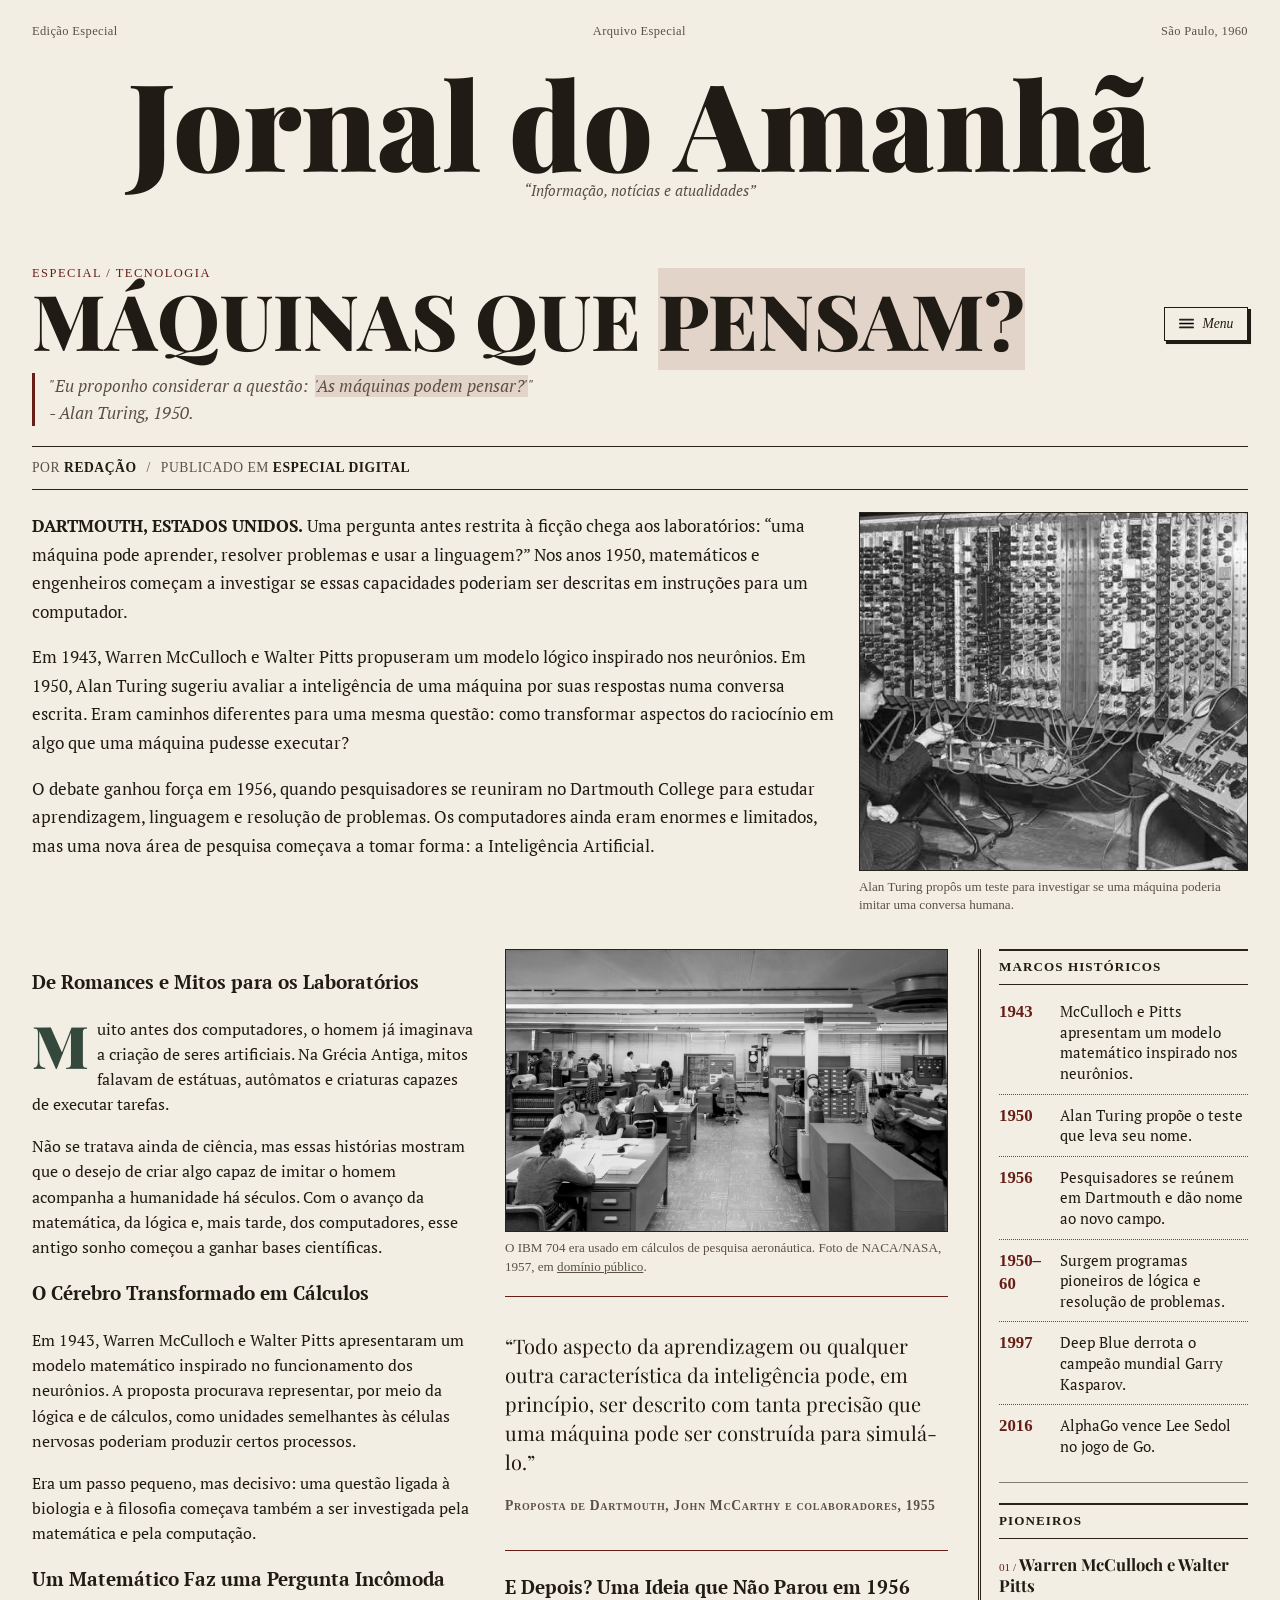
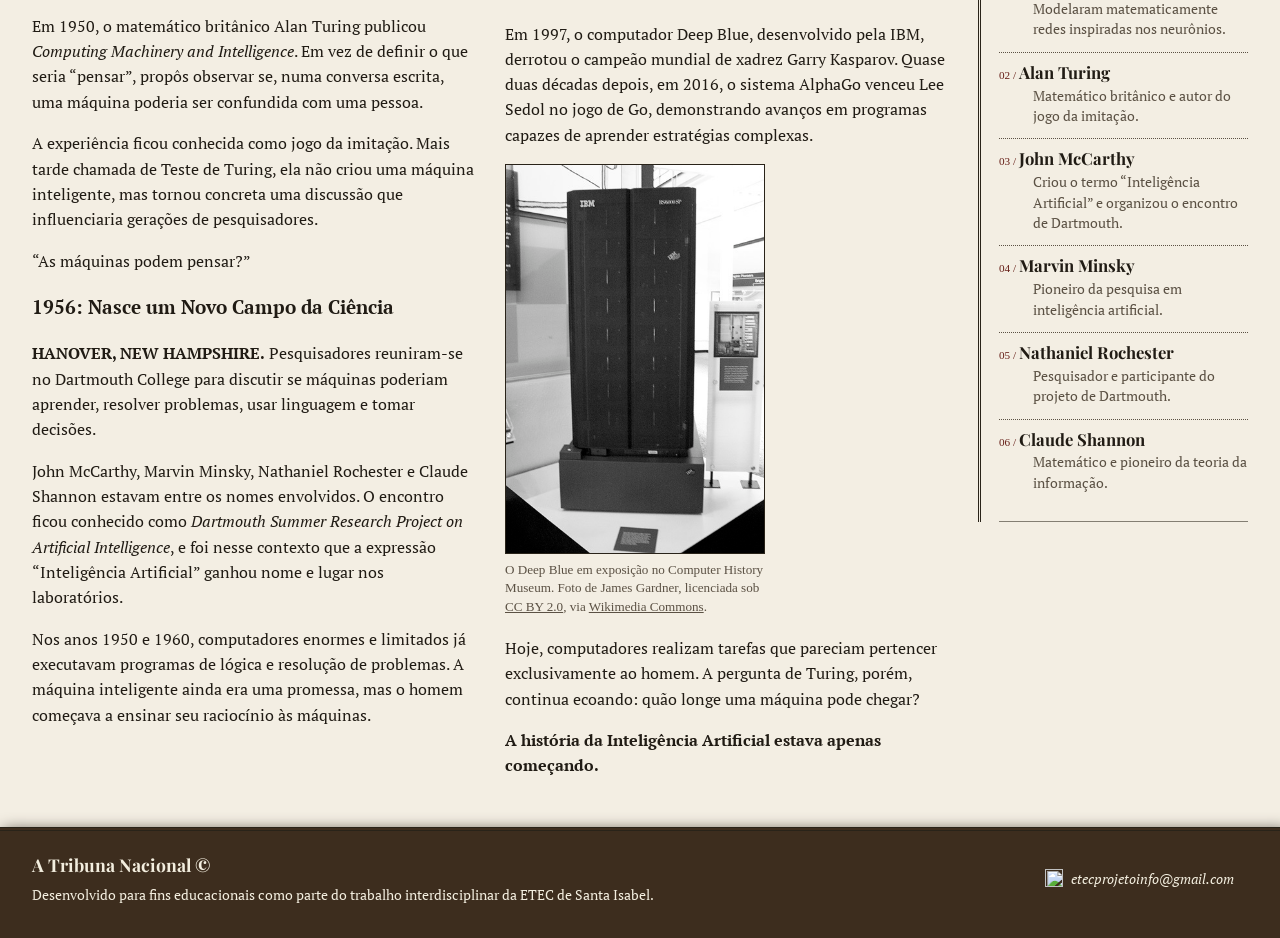
==== commit dcb62ebb: "feat Adicionadas fotos da IBM em 1957 e do Deep-Blue no museu, Alterei também bastante coisa no css " ====
--- a/Index.html
+++ b/Index.html
@@ -13,36 +13,38 @@
   <header class="cabecalho">
     <div class="cabecalho__barra-superior">
       <span>Edição Especial</span>
-      <span>Notícias Diárias</span>
-      <time datetime="1951">São Paulo, 1951</time>
+      <span>Arquivo Especial</span>
+      <time datetime="2026-09-27">São Paulo, 1960</time>
     </div>
-    <h1 class="masthead">A Tribuna Nacional</h1>
+    <h1 class="masthead">Jornal do Amanhã</h1>
     <p class="subtitulo-jornal">“Informação, notícias e atualidades”</p>
   </header>
 
-  <nav class="menu" aria-label="Navegação principal">
-    <a href="Pesquisas.tar.gz" download class="menu__link">
-      <img src="Img/download (1).png" alt="">
-      Baixar Pesquisa
-    </a>
-    <a href="ML.HTML" class="menu__link">
-      Viajar para os anos 2000
-    </a>
-  </nav>
-  
   <main>
     <article>
       <header class="cabecalho-materia">
         <p class="editoria">
           Especial / Tecnologia
         </p>
+        <nav class="menu" aria-label="Navegação principal">
+          <details class="menu__disclosure">
+            <summary class="menu__trigger"><img src="Img/menu-burger.png" height="13px" width="15px"></span>Menu</summary>
+            <div class="menu__painel">
+              <a href="Pesquisas.tar.gz" download class="menu__link">
+                <img src="Img/download (1).png" alt="">
+                Baixar Pesquisa
+              </a>
+              <a href="ML.HTML" class="menu__link">Viajar para os anos 2000</a>
+            </div>
+          </details>
+        </nav>
         <h2 class="titulo">
           MÁQUINAS QUE <mark class="sublinhado">PENSAM?</mark>
         </h2>
       </header>
 
       <p class="linha-fina">
-        "Eu proponho considerar a questão:&nbsp; <mark class="sublinhado">'As máquinas podem pensar?'"</mark><br>
+        "Eu proponho considerar a questão:&nbsp; <mark class="sublinhado">'As máquinas podem pensar?'</mark>"<br>
         - Alan Turing, 1950.
       </p>
       <p class="ficha-materia">
@@ -52,59 +54,87 @@
       </p>
 
       <div class="Pesquisa">
-        <article colspan="2">
-              <p>
-                <b><i>DARTMOUTH, ESTADOS UNIDOS.</i></b> Uma nova e curiosa possibilidade começa a chamar a atenção dos cientistas: <q>será possível construir uma máquina capaz de realizar tarefas que até hoje dependem exclusivamente da inteligência humana?</q><br>
-
-                A pergunta pode parecer saída de um romance futurista, mas já ocupa laboratórios e universidades. Matemáticos, engenheiros e especialistas em computação começam a investigar se o raciocínio humano pode, de alguma maneira, ser reproduzido por uma máquina.
-
-                A chamada Inteligência Artificial ainda é uma ciência jovem. Porém, as ideias que deram origem a ela são muito mais antigas.
-              </p>
-            </article>
+        <div class="abertura-materia">
+          <div class="abertura-materia__texto">
+            <p><strong>DARTMOUTH, ESTADOS UNIDOS.</strong> Uma pergunta antes restrita à ficção chega aos laboratórios: <q>uma máquina pode aprender, resolver problemas e usar a linguagem?</q> Nos anos 1950, matemáticos e engenheiros começam a investigar se essas capacidades poderiam ser descritas em instruções para um computador.</p>
+            <p>Em 1943, Warren McCulloch e Walter Pitts propuseram um modelo lógico inspirado nos neurônios. Em 1950, Alan Turing sugeriu avaliar a inteligência de uma máquina por suas respostas numa conversa escrita. Eram caminhos diferentes para uma mesma questão: como transformar aspectos do raciocínio em algo que uma máquina pudesse executar?</p>
+            <p>O debate ganhou força em 1956, quando pesquisadores se reuniram no Dartmouth College para estudar aprendizagem, linguagem e resolução de problemas. Os computadores ainda eram enormes e limitados, mas uma nova área de pesquisa começava a tomar forma: a Inteligência Artificial.</p>
+          </div>
+          <figure class="abertura-materia__imagem">
+            <img src="Img/turing.jpg" alt="Retrato de Alan Turing, matemático britânico.">
+            <figcaption>Alan Turing propôs um teste para investigar se uma máquina poderia imitar uma conversa humana.</figcaption>
+          </figure>
+        </div>
         <div class="corpo-materia">
           <section class="primeiro-paragrafo" aria-labelledby="primeiros-passos">
-            <h3 id="primeiros-passos">Os Primeiros Passos</h3>
-            <p id="primeiro_paragrafo">Em 1943, os cientistas Warren McCulloch e Walter Pitts publicaram um importante trabalho sobre o funcionamento lógico das redes neurais. O estudo apresentou um modelo matemático inspirado no funcionamento dos neurônios e tornou-se uma das bases para o desenvolvimento posterior das redes neurais artificiais.</p>
-            <p>Poucos anos depois, o matemático britânico Alan Turing levantaria uma questão que entraria para a história da computação: seriam as máquinas capazes de demonstrar comportamento inteligente?</p>
-            <p>Em 1950, Turing publicou o artigo <cite>Computing Machinery and Intelligence</cite>, no qual apresentou o chamado “jogo da imitação”, posteriormente conhecido como Teste de Turing. A proposta procurava substituir a difícil pergunta “as máquinas podem pensar?” por um teste baseado no comportamento observado durante uma conversa.</p>
+            <h3 id="primeiros-passos">De Romances e Mitos para os Laboratórios</h3>
+            <p id="primeiro_paragrafo">Muito antes dos computadores, o homem já imaginava a criação de seres artificiais. Na Grécia Antiga, mitos falavam de estátuas, autômatos e criaturas capazes de executar tarefas.</p>
+            <p>Não se tratava ainda de ciência, mas essas histórias mostram que o desejo de criar algo capaz de imitar o homem acompanha a humanidade há séculos. Com o avanço da matemática, da lógica e, mais tarde, dos computadores, esse antigo sonho começou a ganhar bases científicas.</p>
           </section>
 
-            <figure class="citacao-destaque">
-              <p>
-                “Todo aspecto da aprendizagem ou qualquer outra característica da inteligência pode, em princípio, ser descrito com tanta precisão que uma máquina pode ser construída para simulá-lo.”
-              </p>
-              <cite class="citacao-destaque__fonte">— Projeto de Pesquisa de Verão de Dartmouth, 1956</cite>
-            </figure><br><br><br>
-                
-            <section class="segundo-paragrafo">
-              <h3>O Inverno e a Retomada</h3>
-              <p>
-                No entanto, o progresso foi lento devido às limitações computacionais da época e à falta de dados disponíveis para treinar os modelos. Durante as décadas de 1970 e 1980, a IA passou por um período conhecido como "inverno da IA", caracterizado por expectativas não atendidas e cortes de financiamento. No entanto, a pesquisa continuou em áreas como redes neurais e aprendizado de máquina. A partir dos anos 1990, com o aumento do poder computacional e a disponibilidade de grandes conjuntos de dados, a IA começou a ganhar impulso novamente.
-              </p>
-            </section>
-                
-            <section class="terceiro-paragrafo">
-              <h3>A Era do Deep Learning</h3>
-              <p>
-                O desenvolvimento de algoritmos mais sofisticados, como redes neurais profundas (deep learning), levou a avanços significativos em áreas como reconhecimento de imagem, processamento de linguagem natural e jogos. Nos últimos anos, a IA tem se tornado cada vez mais presente em nossas vidas, com aplicações em assistentes virtuais, carros autônomos, diagnósticos médicos e muito mais. A pesquisa continua avançando rapidamente, com novas técnicas e abordagens sendo exploradas para tornar a IA ainda mais poderosa e útil.
-              </p>
-            </section>
-          </div>
+          <section class="segundo-paragrafo">
+            <h3>O Cérebro Transformado em Cálculos</h3>
+            <p>Em 1943, Warren McCulloch e Walter Pitts apresentaram um modelo matemático inspirado no funcionamento dos neurônios. A proposta procurava representar, por meio da lógica e de cálculos, como unidades semelhantes às células nervosas poderiam produzir certos processos.</p>
+            <p>Era um passo pequeno, mas decisivo: uma questão ligada à biologia e à filosofia começava também a ser investigada pela matemática e pela computação.</p>
+          </section>
+
+          <section class="terceiro-paragrafo">
+            <h3>Um Matemático Faz uma Pergunta Incômoda</h3>
+            <p>Em 1950, o matemático britânico Alan Turing publicou <cite>Computing Machinery and Intelligence</cite>. Em vez de definir o que seria “pensar”, propôs observar se, numa conversa escrita, uma máquina poderia ser confundida com uma pessoa.</p>
+            <p>A experiência ficou conhecida como jogo da imitação. Mais tarde chamada de Teste de Turing, ela não criou uma máquina inteligente, mas tornou concreta uma discussão que influenciaria gerações de pesquisadores.</p>
+            <p class="pergunta-destaque">“As máquinas podem pensar?”</p>
+          </section>
+
+          <section class="quarto-paragrafo">
+            <h3>1956: Nasce um Novo Campo da Ciência</h3>
+            <p><strong>HANOVER, NEW HAMPSHIRE.</strong> Pesquisadores reuniram-se no Dartmouth College para discutir se máquinas poderiam aprender, resolver problemas, usar linguagem e tomar decisões.</p>
+            <p>John McCarthy, Marvin Minsky, Nathaniel Rochester e Claude Shannon estavam entre os nomes envolvidos. O encontro ficou conhecido como <cite>Dartmouth Summer Research Project on Artificial Intelligence</cite>, e foi nesse contexto que a expressão “Inteligência Artificial” ganhou nome e lugar nos laboratórios.</p>
+            <p>Nos anos 1950 e 1960, computadores enormes e limitados já executavam programas de lógica e resolução de problemas. A máquina inteligente ainda era uma promessa, mas o homem começava a ensinar seu raciocínio às máquinas.</p>
+          </section>
+
+          <figure class="imagem-materia imagem-materia--paisagem">
+            <img src="Img/ibm-704-1957.jpg" alt="Duas operadoras trabalham diante de um computador IBM 704 no centro de pesquisa Langley, em 1957.">
+            <figcaption>O IBM 704 era usado em cálculos de pesquisa aeronáutica. Foto de NACA/NASA, 1957, em <a href="https://commons.wikimedia.org/wiki/File:IBM_704_Computer_Operations_(LRC-1957-B701_P-05391).tiff" target="_blank" rel="noopener">domínio público</a>.</figcaption>
+          </figure>
+
+          <figure class="citacao-destaque">
+            <p>“Todo aspecto da aprendizagem ou qualquer outra característica da inteligência pode, em princípio, ser descrito com tanta precisão que uma máquina pode ser construída para simulá-lo.”</p>
+            <cite class="citacao-destaque__fonte">Proposta de Dartmouth, John McCarthy e colaboradores, 1955</cite>
+          </figure>
+
+          <section class="quinto-paragrafo">
+            <h3>E Depois? Uma Ideia que Não Parou em 1956</h3>
+            <p>Em 1997, o computador Deep Blue, desenvolvido pela IBM, derrotou o campeão mundial de xadrez Garry Kasparov. Quase duas décadas depois, em 2016, o sistema AlphaGo venceu Lee Sedol no jogo de Go, demonstrando avanços em programas capazes de aprender estratégias complexas.</p>
+            <figure class="imagem-materia imagem-materia--retrato">
+              <img src="Img/deep-blue-museu.jpg" alt="O computador de xadrez Deep Blue em exposição no Computer History Museum.">
+              <figcaption>O Deep Blue em exposição no Computer History Museum. Foto de James Gardner, licenciada sob <a href="https://creativecommons.org/licenses/by/2.0/" target="_blank" rel="noopener">CC BY 2.0</a>, via <a href="https://commons.wikimedia.org/wiki/File:Deep_Blue.jpg" target="_blank" rel="noopener">Wikimedia Commons</a>.</figcaption>
+            </figure>
+            <p>Hoje, computadores realizam tarefas que pareciam pertencer exclusivamente ao homem. A pergunta de Turing, porém, continua ecoando: quão longe uma máquina pode chegar?</p>
+            <p><strong>A história da Inteligência Artificial estava apenas começando.</strong></p>
+          </section>
+        </div>
 
         <aside class="caixa-lateral" aria-label="Informações complementares">
           <section class="caixa" aria-labelledby="marcos-historicos">
             <h3 id="marcos-historicos" class="caixa__titulo">Marcos Históricos</h3>
             <ul class="linha-do-tempo">
-              <li><time class="linha-do-tempo__ano" datetime="1950">1950</time> Teste de Turing proposto por Alan Turing.</li>
-              <li><time class="linha-do-tempo__ano" datetime="1956">1956</time> Conferência de Dartmouth (nascimento do termo).</li>
-              <li><time class="linha-do-tempo__ano" datetime="1997">1997</time> Deep Blue vence o campeão mundial de xadrez.</li>
+              <li><time class="linha-do-tempo__ano" datetime="1943">1943</time><span>McCulloch e Pitts apresentam um modelo matemático inspirado nos neurônios.</span></li>
+              <li><time class="linha-do-tempo__ano" datetime="1950">1950</time><span>Alan Turing propõe o teste que leva seu nome.</span></li>
+              <li><time class="linha-do-tempo__ano" datetime="1956">1956</time><span>Pesquisadores se reúnem em Dartmouth e dão nome ao novo campo.</span></li>
+              <li><span class="linha-do-tempo__ano">1950–60</span><span>Surgem programas pioneiros de lógica e resolução de problemas.</span></li>
+              <li><time class="linha-do-tempo__ano" datetime="1997">1997</time><span>Deep Blue derrota o campeão mundial Garry Kasparov.</span></li>
+              <li><time class="linha-do-tempo__ano" datetime="2016">2016</time><span>AlphaGo vence Lee Sedol no jogo de Go.</span></li>
             </ul>
           </section>
           <section class="caixa" aria-labelledby="pioneiros">
             <h3 id="pioneiros" class="caixa__titulo">Pioneiros</h3>
             <dl class="perfis">
-              <div class="perfis__item"><dt>John McCarthy</dt><dd>Cunhou o termo Inteligência Artificial.</dd></div>
-              <div class="perfis__item"><dt>Alan Turing</dt><dd>Pai da computação e pioneiro em testes de inteligência.</dd></div>
+              <div class="perfis__item"><dt>Warren McCulloch e Walter Pitts</dt><dd>Modelaram matematicamente redes inspiradas nos neurônios.</dd></div>
+              <div class="perfis__item"><dt>Alan Turing</dt><dd>Matemático britânico e autor do jogo da imitação.</dd></div>
+              <div class="perfis__item"><dt>John McCarthy</dt><dd>Criou o termo “Inteligência Artificial” e organizou o encontro de Dartmouth.</dd></div>
+              <div class="perfis__item"><dt>Marvin Minsky</dt><dd>Pioneiro da pesquisa em inteligência artificial.</dd></div>
+              <div class="perfis__item"><dt>Nathaniel Rochester</dt><dd>Pesquisador e participante do projeto de Dartmouth.</dd></div>
+              <div class="perfis__item"><dt>Claude Shannon</dt><dd>Matemático e pioneiro da teoria da informação.</dd></div>
             </dl>
           </section>
         </aside>
@@ -115,7 +145,7 @@
   <footer class="rodape">
     <div>
       <h2 class="rodape__titulo">A Tribuna Nacional &copy;</h2>
-      <p>Desenvolvido para fins educacionais e de pesquisa como parte do trabalho interdisciplinar da ETEC de Santa Isabel.</p>
+      <p>Desenvolvido para fins educacionais como parte do trabalho interdisciplinar da ETEC de Santa Isabel.</p>
     </div>
     <address class="rodape__endereco">
       <a href="mailto:etecprojetoinfo@gmail.com" class="rodape__contato">
--- a/css/style_jornal.css
+++ b/css/style_jornal.css
@@ -1,20 +1,20 @@
 :root {
-  --papel: #ede8d0;
-  --papel-caixa: #ede8d0;
-  --tinta: #201B14;
-  --tinta-suave: #4A4238;
-  --vinho: #7A1F1F;
-  --linha: #201B14;
+  --papel: #f3eee3;
+  --papel-caixa: #f3eedf;
+  --tinta: #201b14;
+  --tinta-suave: #5b5144;
+  --vinho: #661e17;
+  --linha: #292319;
   --largura-maxima: 2000px;
-  --azul: #0a2163;
+  --azul: #34483c;
   --marrom: #322012;
 }
 
 * { box-sizing: border-box; }
 
 body {
-  margin: 2px 0;
-  background: var(--papel);
+  margin: 0;
+  background-color: var(--papel);
   color: var(--tinta);
   font-family: 'PT Serif', 'Old Standard TT', Georgia, serif;
   line-height: 1.6;
@@ -23,63 +23,151 @@
 .cabecalho {
   max-width: var(--largura-maxima);
   margin: 0 auto;
-  padding: 18px 24px 15px;
-}
-
-.cabecalho__barra-superior{
-  display: flex;
-  justify-content: space-between;
-  flex-wrap: wrap;
-  gap: 8px;
-  font-family: 'Old Standard TT', Georgia, serif;
-  font-size: 0.78rem;
-  letter-spacing: 0.03em;
-  color: var(--tinta-suave);
+  padding: 22px 32px 15px;
+
+  container-type: inline-size;
+}
+
+.cabecalho__barra-superior {
+    display: flex;
+    justify-content: space-between;
+    flex-wrap: wrap;
+    gap: 8px;
+    font-family: 'Old Standard TT', Georgia, serif;
+    font-size: 0.78rem;
+    letter-spacing: 0.03em;
+    color: var(--tinta-suave);
 }
 
 .masthead {
-  border-top: 4.99px double var(--linha);
-  text-align: center;
+    text-align: center;
   font-family: 'Playfair Display', Georgia, serif;
   font-weight: 900;
-  font-size: clamp(40px, 8vw, 110px);
-  margin: 5px 0 -0.3em;
-  letter-spacing: -0.04em;
-  line-height: 1.10;
-  padding-top: 7px;
+  font-size: clamp(2.4rem, 10cqw, 9rem);
+    margin: 7px 0 -20px;
+    line-height: 1;
+    padding: 12px 0 0;
+    width: 100%;
+    box-sizing: border-box;
+    white-space: nowrap;
 }
 
 .subtitulo-jornal {
   text-align: center;
   font-style: italic;
   color: var(--tinta-suave);
-  font-size: clamp(0.8rem, 1.6vw, 1.05rem);
-  padding-bottom: 15px;
-  border-bottom: 4.99px double var(--linha);
+  font-size: 0.95rem;
+  padding-bottom: 0px;
 }
 
 .menu {
-  max-width: var(--largura-maxima);
-  margin: -20px auto 0;
-  padding: 10px 30px 2px;
+  grid-column: 2;
+  grid-row: 2;
+  margin: 0;
+  padding: 0;
   display: flex;
-  gap: 20px;
-  justify-content: center;
+  gap: 12px;
+  justify-content: flex-end;
+}
+
+.cabecalho-materia {
+  display: grid;
+  grid-template-columns: max-content minmax(0, 1fr);
+  column-gap: 24px;
+  align-items: center;
+}
+
+.cabecalho-materia .editoria { grid-column: 1 / -1; }
+.cabecalho-materia .titulo { grid-column: 1; grid-row: 2; }
+
+.menu__disclosure {
+  position: relative;
+  border: 0;
+  padding: 0;
+}
+
+.menu__disclosure::details-content {
+  opacity: 0;
+  transition: opacity 180ms ease, content-visibility 180ms allow-discrete;
+}
+
+.menu__disclosure[open]::details-content {
+  opacity: 1;
+}
+
+@starting-style {
+  .menu__disclosure[open]::details-content {
+    opacity: 0;
+  }
+}
+
+.menu__trigger {
+  display: inline-flex;
+  align-items: center;
+  gap: 0.65em;
+  cursor: pointer;
+  list-style: none;
+  color: var(--tinta);
+  border: 1px solid var(--tinta);
+  box-shadow: 2.5px 2.5px 0.5px 0.1px var(--tinta);
+  padding: 0.375em 1em;
+  font-family: 'Old Standard TT', Georgia, serif;
+  font-size: clamp(0.5rem, 1.2vw, 0.85rem);
+  font-style: italic;
+  transition: background 0.2s ease, color 0.2s ease, box-shadow 0.45s ease;
+}
+
+.menu__trigger::-webkit-details-marker {
+  display: none; 
+  transition: background 0.2s ease, color 0.2s ease;
+}
+
+.menu__icone::after {
+  content: '';
+  position: auto;
+  top: 0.2em;
+  left: 0;
+  width: 100%;
+  border-top: 1px solid currentColor;
+}
+
+.menu__trigger:hover,
+.menu__disclosure[open] .menu__trigger {
+  background: var(--tinta);
+  color: var(--papel);
+  box-shadow: 2.5px 2.5px 0.5px 0.1px #635543;
+}
+
+.menu__painel {
+  display: flex;
+  flex-direction: column;
+  align-items: stretch;
+  gap: 8px;
+  position: absolute;
+  z-index: 2;
+  top: calc(100% + 8px);
+  right: 0;
+  width: max-content;
+  max-width: calc(100vw - 36px);
+  padding: 10px;
+  border: 1px solid var(--linha);
+  background: var(--papel);
+  box-shadow: 4px 4px 0 rgba(32, 27, 20, 0.28);
 }
 
 .menu__link {
   display: inline-flex;
   gap: 1em;
+  white-space: nowrap;
   text-decoration: none;
   font-style: italic;
+  color: var(--tinta);
   box-shadow: 2.5px 2.5px 0.5px 0.1px var(--tinta);
-  color: var(--tinta);
   border: 1px solid var(--tinta);
   padding: 0.375em 1em;
   font-family: 'Old Standard TT', Georgia, serif;
-  font-size: clamp(0.5rem, 2vw, 0.85rem);
-  transition: background 0.45s ease, color 0.20s ease;
-  margin: -0.5em 0 1em;
+  font-size: clamp(0.5rem, 1.2vw, 0.85rem);
+  transition: background 0.2s ease, color 0.2s ease;
 }
 
 .menu__link img { 
@@ -98,7 +186,7 @@
 main {
   max-width: var(--largura-maxima);
   margin: 0 auto;
-  padding: 0 24px 40px;
+  padding: 22px 32px 48px;
 }
 
 details {
@@ -114,18 +202,15 @@
   font-size: 0.78rem;
   letter-spacing: 0.12em;
   color: var(--vinho);
-  margin: 10px 0 -1.5em;
+  margin: 10px 0 -0.4em;
 }
 
 .titulo {
   font-family: 'Playfair Display', Georgia, serif;
   font-weight: 850;
-  font-size: clamp(2rem, 6.5vw, 8rem);
-  text-decoration: underline;
-  text-underline-offset: 2px;
-  text-decoration-thickness: 2px;
-  line-height: 1.2;
-  margin: 10px 0 17px;
+  font-size: clamp(2.4rem, 6vw, 5rem);
+  line-height: 1.06;
+  margin: 0 0 8px;
 }
 
 .linha-fina {
@@ -134,14 +219,14 @@
   color: var(--tinta-suave);
   border-left: 3px solid var(--vinho);
   padding-left: 14px;
-  margin: 0 0 25px;
+  margin: 0 0 20px;
   font-size: clamp(0.8rem, 2.6vw, 1.05rem);
   max-width: 62ch;
 }
 
 .cabecalho-materia {
   font-size: clamp(1rem, 2.5vw, 1.20rem);
-  margin-bottom: -0.4em;
+  margin-bottom: 4px;
 }
 
 .ficha-materia{
@@ -154,7 +239,6 @@
   border-bottom: 1px solid var(--linha);
   padding: 10px 0;
   margin-bottom: 22px;
-  justify-content: center;
   text-decoration: none;
   width: 100%;
 }
@@ -173,9 +257,45 @@
 
 .Pesquisa {
   display: grid;
-  grid-template-columns: 3;
-  gap: 40px;
+  grid-template-columns: minmax(0, 1fr) 270px;
+  gap: 30px;
   align-items: start;
+}
+
+.abertura-materia {
+  grid-column: 1 / -1;
+  width: 100%;
+  max-width: none;
+  display: grid;
+  grid-template-columns: minmax(0, 1fr) minmax(220px, 32%);
+  gap: 24px;
+  align-items: start;
+  font-size: 1.08rem;
+  line-height: 1.65;
+  padding-bottom: 5px;
+}
+
+.abertura-materia__texto p { margin: 0 0 1em; }
+
+.abertura-materia__imagem {
+  margin: 0;
+}
+
+.abertura-materia__imagem img {
+  display: block;
+  width: 100%;
+  height: clamp(220px, 28vw, 360px);
+  object-fit: cover;
+  object-position: center 20%;
+  border: 1px solid var(--linha);
+}
+
+.abertura-materia__imagem figcaption {
+  margin-top: 7px;
+  font-family: 'Old Standard TT', Georgia, serif;
+  font-size: 0.82rem;
+  line-height: 1.4;
+  color: var(--tinta-suave);
 }
 
 .corpo-materia {
@@ -189,7 +309,42 @@
 .corpo-materia section p {
   margin: 0 0 1em;
   font-size: 1.02rem;
-  line-height: 1.3;
+  line-height: 1.55;
+}
+
+.corpo-materia section,
+.imagem-materia,
+.citacao-destaque { break-inside: avoid; }
+
+.imagem-materia {
+  margin: 8px 0 20px;
+}
+
+.imagem-materia img {
+  display: block;
+  width: 100%;
+  height: auto;
+  border: 1px solid var(--linha);
+}
+
+.imagem-materia--paisagem {
+  width: 100%;
+}
+
+.imagem-materia--retrato {
+  width: min(100%, 260px);
+}
+
+.imagem-materia figcaption {
+  margin-top: 7px;
+  font-family: 'Old Standard TT', Georgia, serif;
+  font-size: 0.82rem;
+  line-height: 1.4;
+  color: var(--tinta-suave);
+}
+
+.imagem-materia figcaption a {
+  color: inherit;
 }
 
 .primeiro-paragrafo #primeiro_paragrafo::first-letter {
@@ -205,12 +360,14 @@
 cite { font-style: italic; }
 
 .citacao-destaque {
-  margin: 0 0 5px;
-  padding: 2px 0px;
+  margin: 0 0 22px;
+  padding: 14px 0;
+  border-top: 1px solid var(--vinho);
+  border-bottom: 1px solid var(--vinho);
   font-family: 'Playfair Display', Georgia, serif;
-  font-size: clamp(0.9rem, 200vw, 1.1rem);
-  line-height: 1.3;
-  text-align: block;
+  font-size: clamp(1rem, 1.8vw, 1.25rem);
+  line-height: 1.45;
+  text-align: left;
 }
 
 .citacao-destaque__fonte {
@@ -230,24 +387,30 @@
 .caixa-lateral {
   display: flex;
   flex-direction: column;
-  gap: 24px;
+  gap: 20px;
+  padding-left: 18px;
+  border-left: 3px double var(--linha);
 }
 
 .sublinhado{
-  background: rgba(168, 168, 25, 0.26);
+  background: rgba(118, 43, 36, 0.13);
+  color: inherit;
 }
 .caixa {
-  background: var(--papel-caixa);
-  border: 1px solid var(--linha);
-  padding: 16px 18px;
+  padding: 0 0 16px;
+  border-bottom: 1px solid rgba(41, 35, 25, 0.55);
 }
 
 .caixa__titulo {
-  font-family: 'Playfair Display', Georgia, serif;
-  font-size: 1.05rem;
-  margin: 0 0 10px;
-  padding-bottom: 8px;
-  border-bottom: 2px solid var(--azul);
+  font-family: 'Old Standard TT', Georgia, serif;
+  font-size: 0.82rem;
+  font-weight: 700;
+  letter-spacing: 0.08em;
+  text-transform: uppercase;
+  margin: 0 0 6px;
+  padding: 5px 0 7px;
+  border-top: 2px solid var(--linha);
+  border-bottom: 1px solid var(--linha);
 }
 
 .linha-do-tempo {
@@ -257,50 +420,100 @@
 }
 
 .linha-do-tempo li {
-  padding: 8px 0;
+  display: grid;
+  grid-template-columns: 3.4rem minmax(0, 1fr);
+  gap: 7px;
+  align-items: baseline;
+  padding: 9px 0;
   border-top: 1px dotted var(--tinta-suave);
   font-size: 0.92rem;
+  line-height: 1.4;
 }
 
 .linha-do-tempo li:first-child { border-top: none; }
 
 .linha-do-tempo__ano {
-  display: block;
+  display: inline;
   font-family: 'Old Standard TT', Georgia, serif;
   font-weight: 700;
-  color: var(--azul);
-}
-
-.perfis { margin: 0; }
-
-.perfis__item { margin-bottom: 12px; }
+  font-size: 1.05rem;
+  color: var(--vinho);
+}
+
+.perfis {
+  margin: 0;
+  counter-reset: pioneiro;
+}
+
+.perfis__item {
+  margin-bottom: 12px;
+  padding-top: 9px;
+  border-top: 1px dotted var(--tinta-suave);
+  counter-increment: pioneiro;
+}
+
+.perfis__item:first-child { border-top: 0; }
 
 .perfis__item dt {
   font-family: 'Playfair Display', Georgia, serif;
   font-weight: 700;
-  font-size: 0.98rem;
+  font-size: 1.04rem;
+  line-height: 1.25;
+}
+
+.perfis__item dt::before {
+  content: '0' counter(pioneiro) ' / ';
+  font-family: 'Old Standard TT', Georgia, serif;
+  font-size: 0.7rem;
+  font-weight: 400;
+  color: var(--vinho);
 }
 
 .perfis__item dd {
-  margin: 2px 0 0;
+  margin: 3px 0 0 2.1rem;
   font-size: 0.88rem;
   color: var(--tinta-suave);
+  line-height: 1.45;
 }
 
 @media (max-width: 779px) {
-  .Pesquisa { grid-template-columns: 1fr; }
+  .cabecalho { padding: 16px 18px 12px; }
+  .cabecalho__barra-superior { font-size: 0.7rem; }
+  .cabecalho-materia { grid-template-columns: 1fr; }
+  .menu { grid-column: 1; grid-row: 1; justify-content: flex-start; gap: 16px; }
+  .cabecalho-materia .editoria { grid-column: 1; grid-row: 2; }
+  .menu__painel {
+    left: 0;
+    right: auto;
+    max-width: calc(100vw - 36px);
+  }
+  .cabecalho-materia .titulo { grid-column: 1; grid-row: 3; }
+  .menu__link { font-size: 0.82rem; }
+  .menu__trigger { font-size: 0.82rem; }
+  main { padding: 20px 18px 36px; }
+  .Pesquisa { grid-template-columns: 1fr; gap: 22px; }
+  .abertura-materia {
+    grid-column: auto;
+    grid-template-columns: 1fr;
+    gap: 8px;
+  }
+  .abertura-materia__imagem img { height: min(72vw, 360px); }
+  .corpo-materia { column-count: 1; }
 }
 
 .rodape {
   max-width: var(--largura-maxima);
   margin: 0 auto;
-  padding: 20px 24px 40px;
-  border-top: 6px double var(--linha);
+  padding: 20px 32px 32px;
+  border-top: 4px double var(--linha);
   display: flex;
   justify-content: space-between;
   align-items: center;
   flex-wrap: wrap;
   gap: 16px;
+  background: #322012ef;
+  box-shadow: 5px 5px 15px 2.5px #463e34;
+
 }
 
 .proxima {
@@ -308,37 +521,50 @@
   align-items: center;
   gap: 8px;
   text-decoration: none;
-  color: var(--tinta);
+  color: var(--papel-caixa);
   border: 1px solid var(--tinta);
   padding: 6px 14px;
   font-family: 'Old Standard TT', Georgia, serif;
   font-size: 0.85rem;
   transition: background 0.15s ease, color 0.15s ease;
 }
+
 .rodape__titulo {
   font-family: 'Playfair Display', Georgia, serif;
   margin: 0 0 4px;
+  color: var(--papel-caixa);
   font-size: 1.1rem;
 }
 
-.rodape p { margin: 0; color: var(--tinta-suave); font-size: 0.9rem; }
+.rodape p { margin: 0; color: var(--papel-caixa); font-size: 0.9rem; }
 
 .rodape__contato {
   display: inline-flex;
   align-items: center;
   gap: 8px;
   text-decoration: none;
-  color: var(--tinta);
+  color: var(--papel-caixa);
   font-size: 0.9rem; 
+  padding: 6px 14px;
   transition: background 0.45s ease, color 0.20s ease;
 }
 
 .rodape__contato:hover { 
   text-decoration: underline; 
-  background: var(--tinta);
-  color: white;
+  color: var(--papel);
+  background: #534128;
+  box-shadow: 3px 3px 0.52px 0.01px #2c261d;
 }
 
 .rodape__contato img { 
   width: 18px; height: 18px; 
+}
+
+@media (max-width: 520px) {
+  .cabecalho__barra-superior { justify-content: center; }
+  .cabecalho__barra-superior span:nth-child(2) { display: none; }
+  .menu { gap: 8px; }
+  .titulo { font-size: clamp(2rem, 10vw, 3rem); }
+  .ficha-materia { font-size: 0.72rem; }
+  .rodape { padding: 18px; }
 }
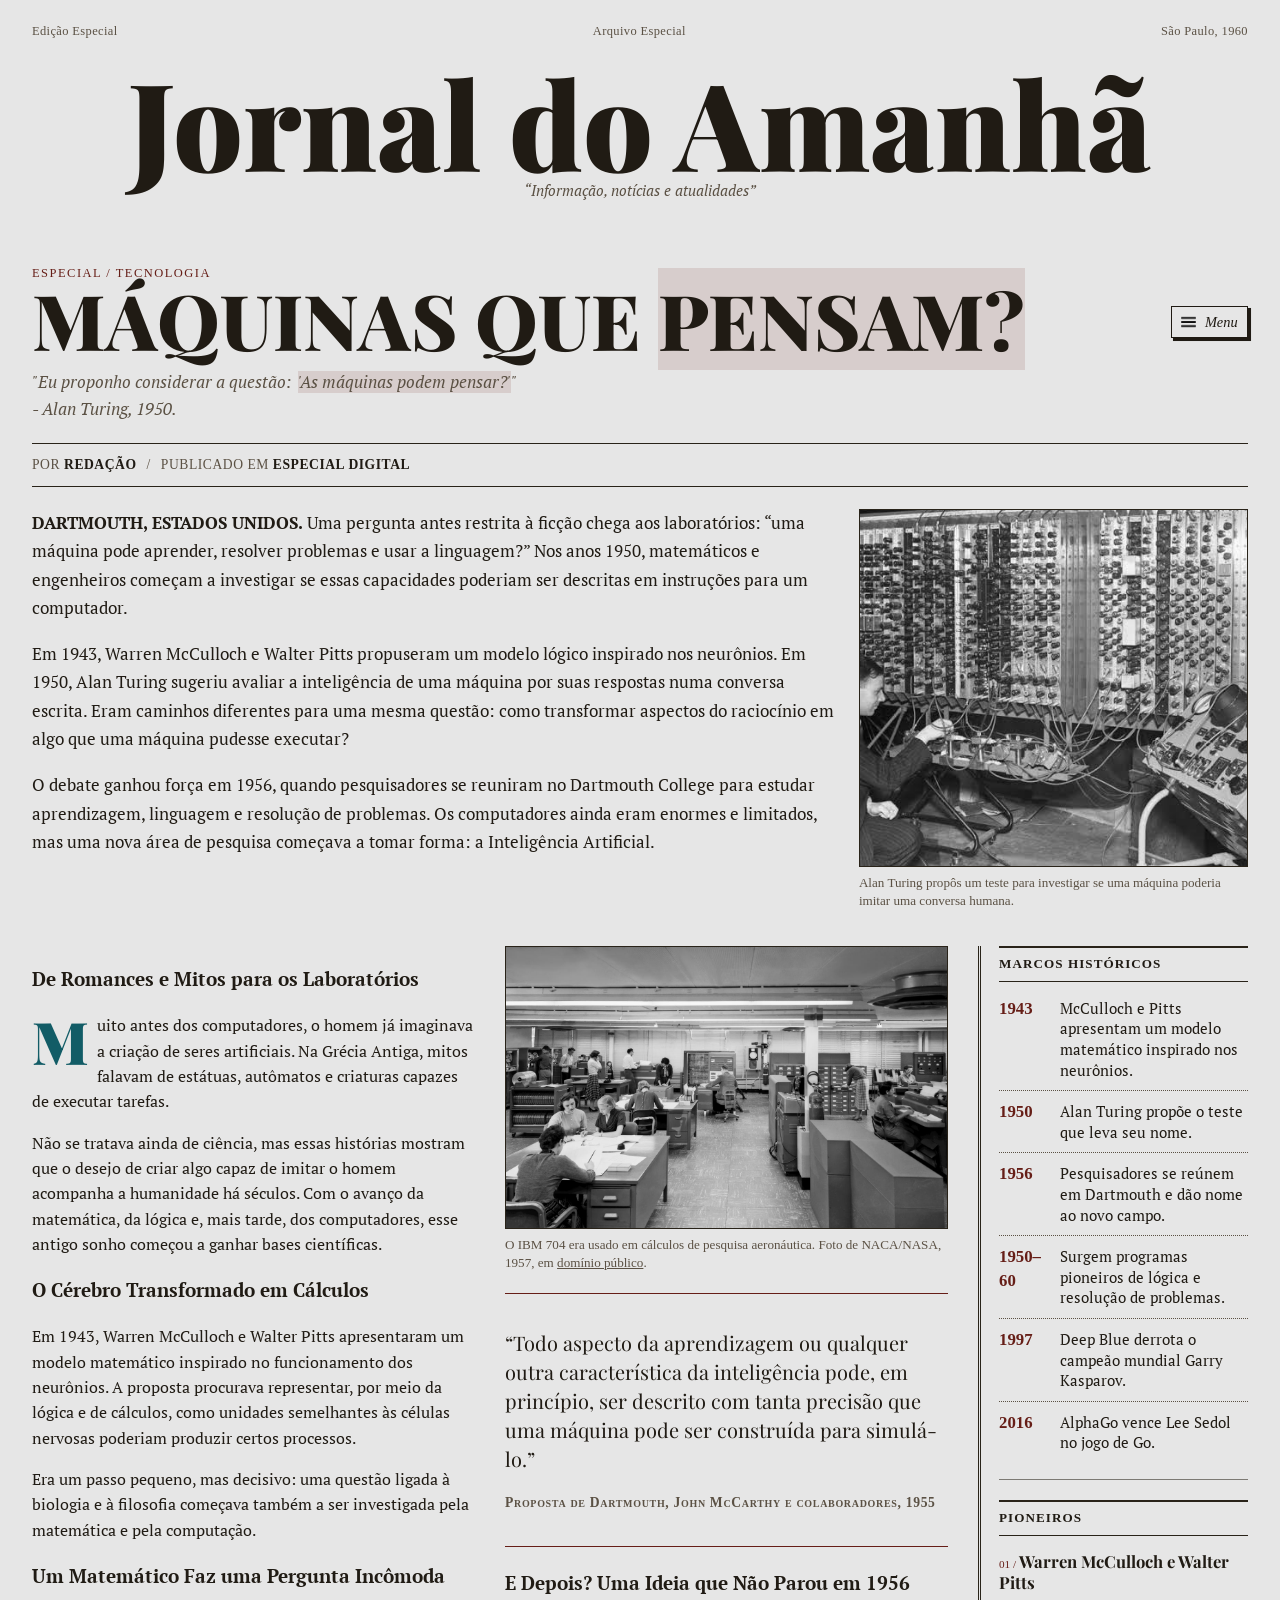
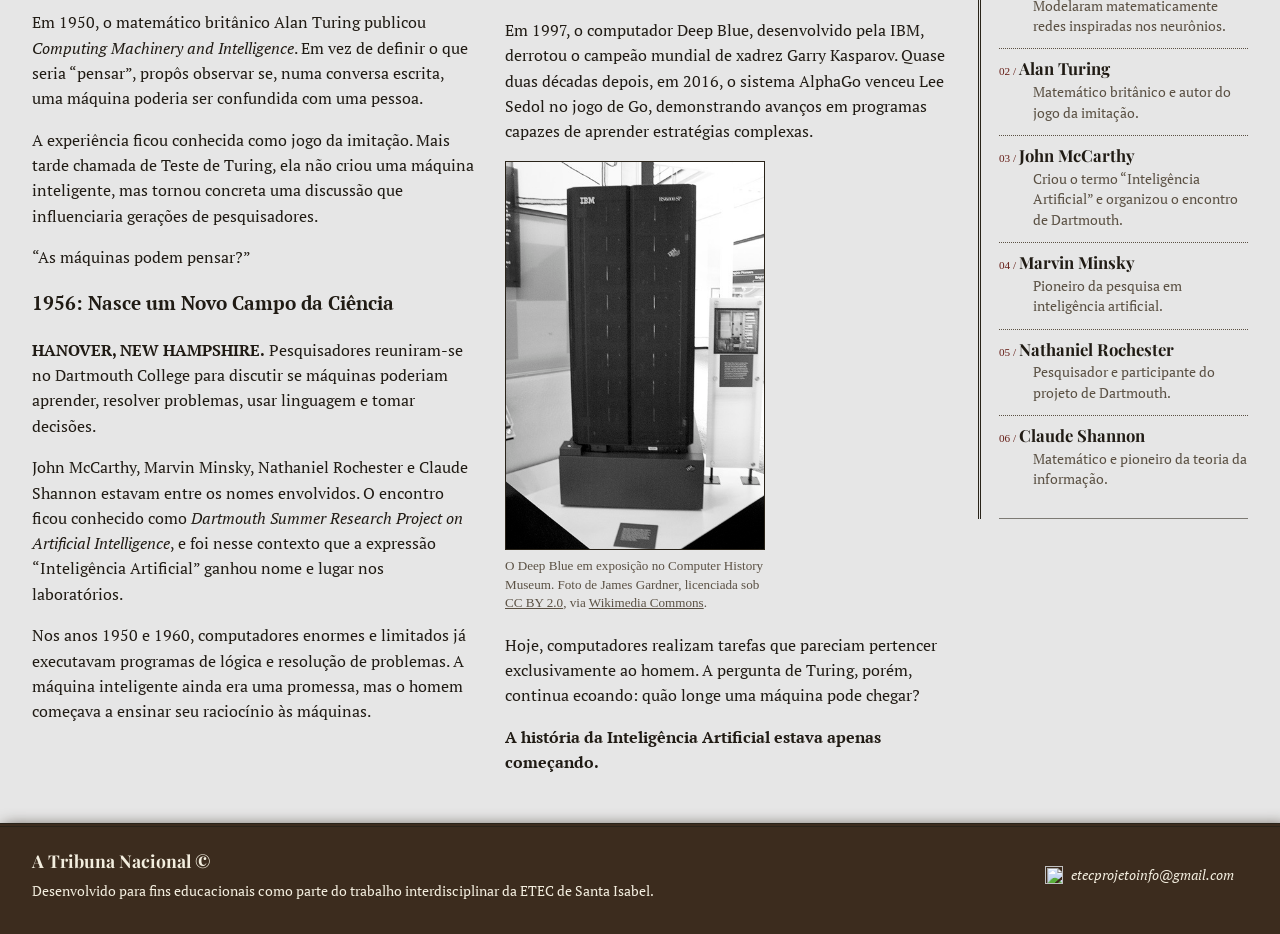
==== commit 5d0c3623: "Improve accessibility and responsive layout This commit improves semantic HTML and accessibility acr" ====
--- a/Index.html
+++ b/Index.html
@@ -14,7 +14,7 @@
     <div class="cabecalho__barra-superior">
       <span>Edição Especial</span>
       <span>Arquivo Especial</span>
-      <time datetime="2026-09-27">São Paulo, 1960</time>
+            <time datetime="1960">São Paulo, 1960</time>
     </div>
     <h1 class="masthead">Jornal do Amanhã</h1>
     <p class="subtitulo-jornal">“Informação, notícias e atualidades”</p>
@@ -28,7 +28,7 @@
         </p>
         <nav class="menu" aria-label="Navegação principal">
           <details class="menu__disclosure">
-            <summary class="menu__trigger"><img src="Img/menu-burger.png" height="13px" width="15px"></span>Menu</summary>
+            <summary class="menu__trigger"><img src="Img/menu-burger.png" alt="">Menu</summary>
             <div class="menu__painel">
               <a href="Pesquisas.tar.gz" download class="menu__link">
                 <img src="Img/download (1).png" alt="">
@@ -50,7 +50,7 @@
       <p class="ficha-materia">
         Por <span class="ficha-materia__local">Redação</span>
         <span class="ficha-materia__separador">/</span>
-        Publicado em <time class="ficha-materia__local" datetime="2026-03-04">Especial Digital</time>
+        Publicado em <span class="ficha-materia__local">Especial Digital</span>
       </p>
 
       <div class="Pesquisa">
@@ -61,7 +61,7 @@
             <p>O debate ganhou força em 1956, quando pesquisadores se reuniram no Dartmouth College para estudar aprendizagem, linguagem e resolução de problemas. Os computadores ainda eram enormes e limitados, mas uma nova área de pesquisa começava a tomar forma: a Inteligência Artificial.</p>
           </div>
           <figure class="abertura-materia__imagem">
-            <img src="Img/turing.jpg" alt="Retrato de Alan Turing, matemático britânico.">
+              <img src="Img/turing.jpg" alt="Retrato de Alan Turing, matemático britânico.">
             <figcaption>Alan Turing propôs um teste para investigar se uma máquina poderia imitar uma conversa humana.</figcaption>
           </figure>
         </div>
--- a/css/style_jornal.css
+++ b/css/style_jornal.css
@@ -1,12 +1,12 @@
 :root {
-  --papel: #f3eee3;
+  --papel: #e6e6e6;
   --papel-caixa: #f3eedf;
   --tinta: #201b14;
   --tinta-suave: #5b5144;
   --vinho: #661e17;
   --linha: #292319;
   --largura-maxima: 2000px;
-  --azul: #34483c;
+  --azul: #125c66;
   --marrom: #322012;
 }
 
@@ -110,11 +110,17 @@
   color: var(--tinta);
   border: 1px solid var(--tinta);
   box-shadow: 2.5px 2.5px 0.5px 0.1px var(--tinta);
-  padding: 0.375em 1em;
-  font-family: 'Old Standard TT', Georgia, serif;
-  font-size: clamp(0.5rem, 1.2vw, 0.85rem);
+  padding: 0.25em 0.65em;
+  font-family: 'Old Standard TT', Georgia, serif;
+  font-size: clamp(0.9rem, 1.1vw, 0.95rem);
   font-style: italic;
   transition: background 0.2s ease, color 0.2s ease, box-shadow 0.45s ease;
+}
+
+.menu__trigger img {
+  width: 1em;
+  height: 1em;
+  object-fit: contain;
 }
 
 .menu__trigger::-webkit-details-marker {
@@ -210,15 +216,13 @@
   font-weight: 850;
   font-size: clamp(2.4rem, 6vw, 5rem);
   line-height: 1.06;
-  margin: 0 0 8px;
+  margin: 0 0 0.06em;
 }
 
 .linha-fina {
   font-style: italic;
   font-size: 1.15rem;
   color: var(--tinta-suave);
-  border-left: 3px solid var(--vinho);
-  padding-left: 14px;
   margin: 0 0 20px;
   font-size: clamp(0.8rem, 2.6vw, 1.05rem);
   max-width: 62ch;
@@ -489,7 +493,6 @@
   }
   .cabecalho-materia .titulo { grid-column: 1; grid-row: 3; }
   .menu__link { font-size: 0.82rem; }
-  .menu__trigger { font-size: 0.82rem; }
   main { padding: 20px 18px 36px; }
   .Pesquisa { grid-template-columns: 1fr; gap: 22px; }
   .abertura-materia {
